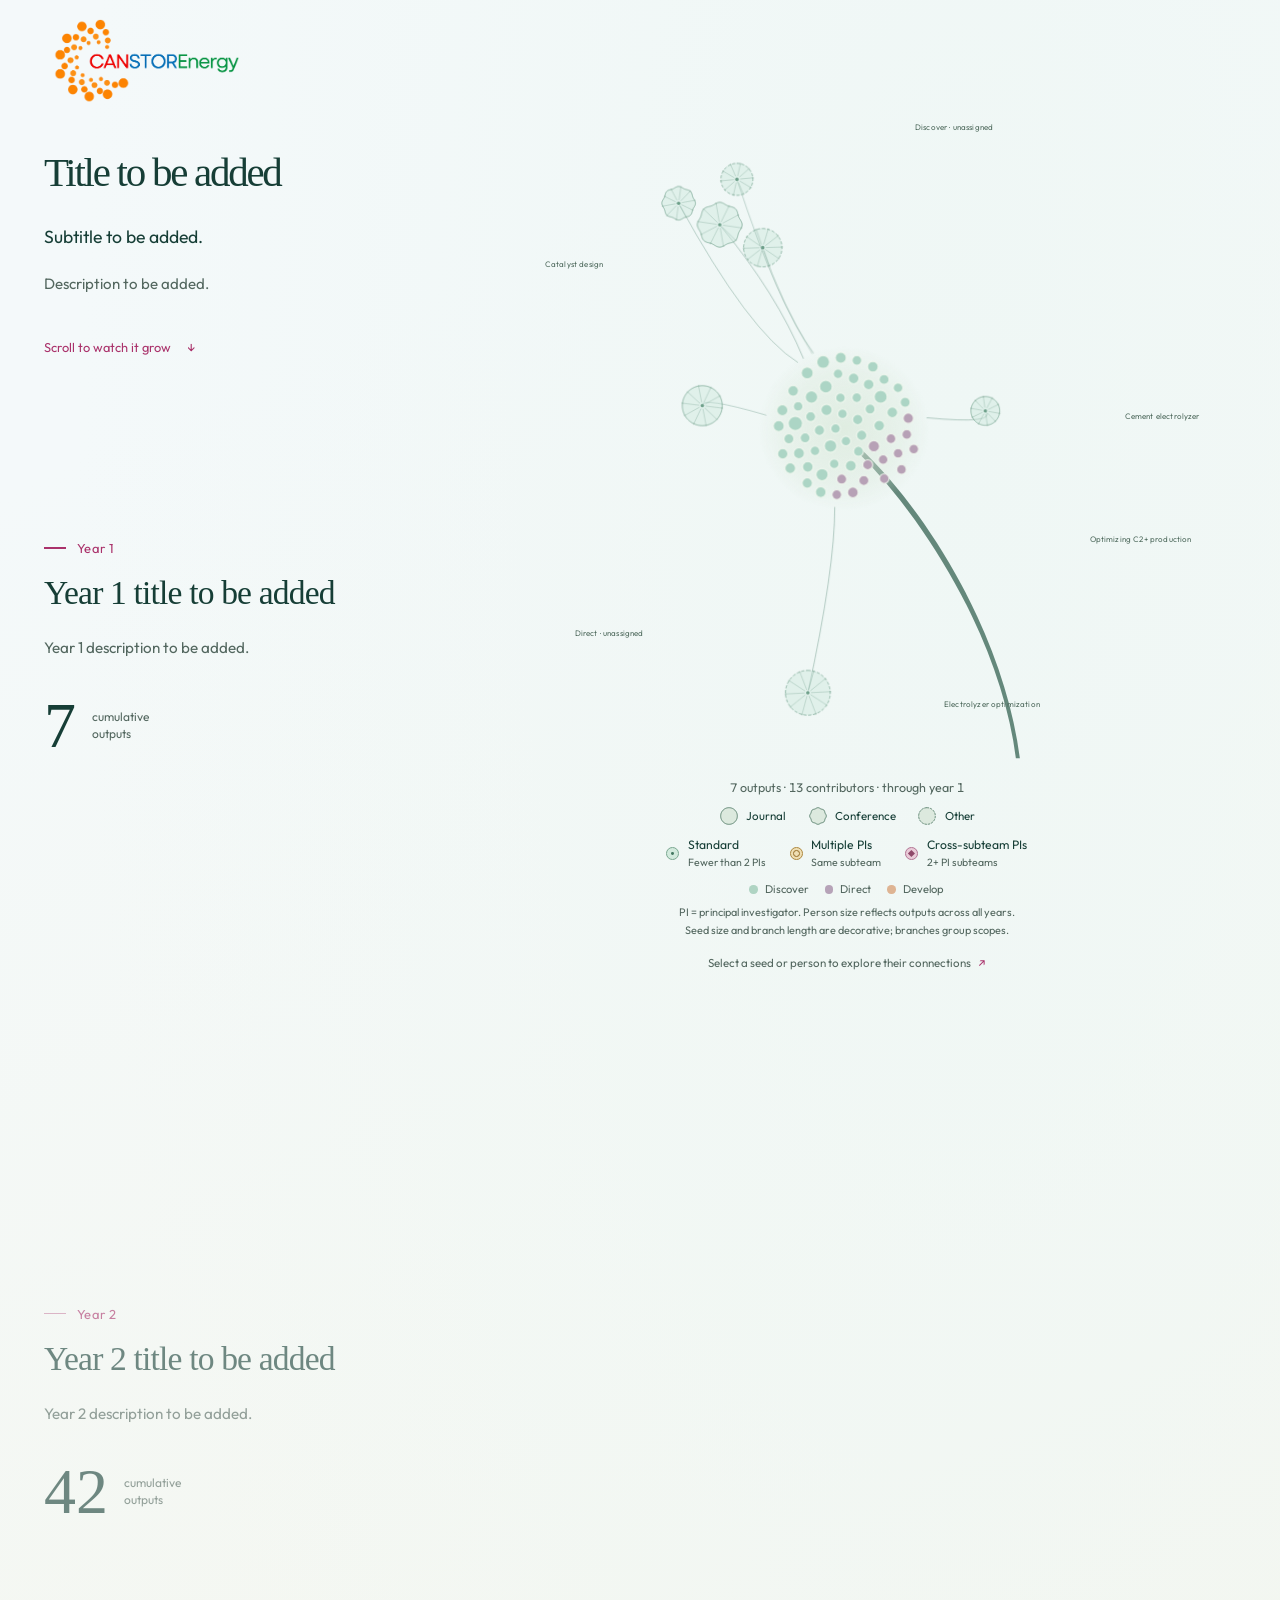
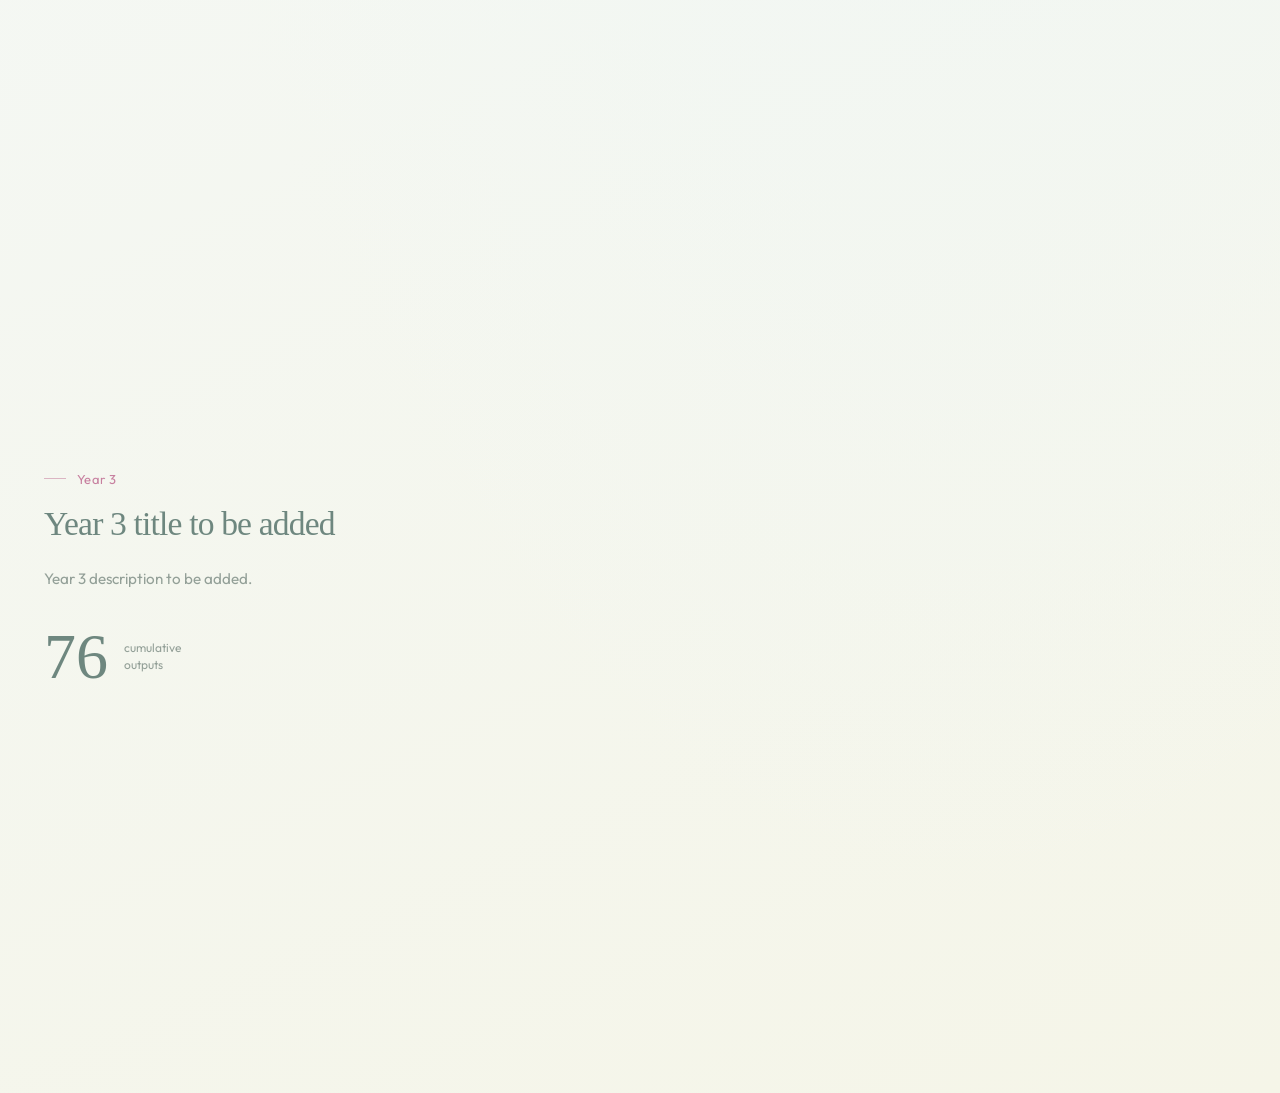
==== dandelion.html @ e915e040 "Use dashed circles for other research outputs" ====
<!doctype html>
<html lang="en">
<head>
  <meta charset="utf-8">
  <meta name="viewport" content="width=device-width,initial-scale=1">
  <meta name="description" content="An interactive visualization of CANSTOREnergy personnel and research output records.">
  <title>CANSTOREnergy · Research visualization</title>
  <link rel="icon" type="image/png" href="assets/branding/canstore-logo-transparent.png">
  <link rel="stylesheet" href="assets/dandelion.css?v=20260923c">
  <script defer src="assets/dandelion_data.js"></script>
  <script defer src="assets/dandelion_layout.js?v=20260923c"></script>
  <script defer src="assets/dandelion.js?v=20260923c"></script>
</head>
<body>
  <a class="skip-link" href="#research-story">Skip to the research story</a>
  <header class="page-header">
    <a class="brand" href="dandelion.html" aria-label="CANSTOREnergy — return to the beginning">
      <img src="assets/branding/canstore-logo-transparent.png" width="1935" height="812" alt="CANSTOREnergy">
    </a>
  </header>
  <main id="research-story">
    <aside class="story" aria-label="Three years of research">
      <div class="story-intro">
        <h1 class="placeholder-text">Title to be added</h1>
        <p class="intro placeholder-text">Subtitle to be added.</p>
        <p class="explanation placeholder-text">Description to be added.</p>
        <a class="scroll-cue" href="#year-1">Scroll to watch it grow <span aria-hidden="true">↓</span></a>
      </div>
      <section class="chapter" id="year-1" data-chapter="1">
        <span class="chapter-year">Year 1</span>
        <h2 class="placeholder-text">Year 1 title to be added</h2>
        <p class="placeholder-text">Year 1 description to be added.</p>
        <div class="chapter-count"><strong>7</strong><span>cumulative<br>outputs</span></div>
      </section>
      <section class="chapter" id="year-2" data-chapter="2">
        <span class="chapter-year">Year 2</span>
        <h2 class="placeholder-text">Year 2 title to be added</h2>
        <p class="placeholder-text">Year 2 description to be added.</p>
        <div class="chapter-count"><strong>42</strong><span>cumulative<br>outputs</span></div>
      </section>
      <section class="chapter" id="year-3" data-chapter="3">
        <span class="chapter-year">Year 3</span>
        <h2 class="placeholder-text">Year 3 title to be added</h2>
        <p class="placeholder-text">Year 3 description to be added.</p>
        <div class="chapter-count"><strong>76</strong><span>cumulative<br>outputs</span></div>
      </section>
    </aside>
    <div class="visual-column">
      <div class="pinned-view">
        <section class="visual" aria-label="Interactive research dandelion">
          <svg id="flower" viewBox="10 15 880 830" role="group" aria-label="Research outputs surrounding a fixed core of contributors"></svg>
          <div id="tooltip" role="tooltip" hidden></div>
        </section>
        <div class="graph-caption">
          <div class="graph-status"><p id="count" aria-live="polite">Loading research records…</p></div>
          <div class="legend type-legend" aria-label="Seed shapes show output type">
            <span><svg viewBox="-12 -12 24 24" data-type-symbol="journal" aria-hidden="true"></svg>Journal</span>
            <span><svg viewBox="-12 -12 24 24" data-type-symbol="conference" aria-hidden="true"></svg>Conference</span>
            <span title="Other outputs, interviews, and reports or briefs"><svg viewBox="-12 -12 24 24" data-type-symbol="other" aria-hidden="true"></svg>Other</span>
          </div>
          <div class="legend output-legend" aria-label="Output legend: PI means principal investigator">
            <span title="Fewer than two recorded PI authors"><i class="standard-key" aria-hidden="true"></i><span class="legend-copy">Standard<small>Fewer than 2 PIs</small></span></span>
            <span title="At least two recorded PI authors, all from the same subteam"><i class="multiple-key" aria-hidden="true"></i><span class="legend-copy">Multiple PIs<small>Same subteam</small></span></span>
            <span title="At least two recorded PI authors representing different subteams"><i class="cross-pi-key" aria-hidden="true"></i><span class="legend-copy">Cross-subteam PIs<small>2+ PI subteams</small></span></span>
          </div>
          <div class="legend people-legend" aria-label="People by subteam">
            <span><i class="discover" aria-hidden="true"></i>Discover</span>
            <span><i class="direct" aria-hidden="true"></i>Direct</span>
            <span title="No contributors from Develop are recorded in the current outputs"><i class="develop" aria-hidden="true"></i>Develop</span>
          </div>
          <p class="graph-note">PI = principal investigator. Person size reflects outputs across all years. <br>Seed size and branch length are decorative; branches group scopes.</p>
        </div>
        <div class="detail-dock" id="detail-dock">
          <p class="details-empty" id="details-empty">Select a seed or person to explore their connections <span aria-hidden="true">↗</span></p>
          <section class="detail-shell" id="detail-shell" hidden aria-labelledby="detail-title">
            <div class="detail-surface">
              <div class="detail-toolbar"><span id="detail-kind">Research output</span><button id="clear" type="button" aria-label="Close selection details">Close <span aria-hidden="true">×</span></button></div>
              <div id="details" tabindex="0" aria-label="Selection details"></div>
              <p id="details-scroll-hint" hidden>More details below <span aria-hidden="true">↓</span></p>
            </div>
          </section>
          <p class="sr-only" id="selection-announcement" aria-live="polite"></p>
        </div>
      </div>
    </div>
  </main>
  <noscript><p class="load-error">Enable JavaScript to explore the interactive flower. The research story remains available above.</p></noscript>
</body>
</html>
---- assets/dandelion.css ----
@font-face{font-family:Outfit;src:url('fonts/outfit-regular.ttf') format('truetype');font-weight:400;font-display:swap}
@font-face{font-family:Outfit;src:url('fonts/outfit-medium.ttf') format('truetype');font-weight:500;font-display:swap}
@font-face{font-family:Outfit;src:url('fonts/outfit-semibold.ttf') format('truetype');font-weight:600;font-display:swap}
:root{--ink:#163e36;--muted:#53675f;--pink:#aa326b;--mint:#afd4c3;--mauve:#b6a3b8;--peach:#deb493;--paper:#f5f6ed;--ease:cubic-bezier(.22,.75,.24,1);--layer-pinned:2;--layer-tooltip:3;--layer-skip:4}
*{box-sizing:border-box}html{scroll-behavior:smooth}body{margin:0;color:var(--ink);background:radial-gradient(ellipse at 75% 16%,#eff7f5 0,transparent 65%),linear-gradient(155deg,#f4f9fa 15%,#f5f5e8 100%);font-family:Outfit,sans-serif;min-height:100dvh}button,a{-webkit-tap-highlight-color:transparent}button{font:inherit;cursor:pointer}a{color:inherit;text-decoration:none}button:focus-visible,a:focus-visible,#details:focus-visible{outline:2px solid var(--pink);outline-offset:4px}button:active{transform:scale(.98)}[hidden]{display:none!important}.sr-only{position:absolute;width:1px;height:1px;overflow:hidden;clip-path:inset(50%);white-space:nowrap}.skip-link{position:fixed;top:1rem;left:1rem;z-index:var(--layer-skip);background:var(--paper);padding:1rem;transform:translateY(-200%)}.skip-link:focus{transform:none}
.page-header{max-width:1460px;margin:auto;padding:1.2rem 2.75rem .3rem;display:flex;align-items:center;min-height:6rem}.brand{display:inline-flex}.brand img{display:block;width:12.5rem;height:auto;object-fit:contain}
main{display:grid;grid-template-columns:minmax(240px,1fr) minmax(0,2fr);gap:1.5rem;max-width:1460px;margin:auto;padding:0 2.75rem}.story{min-width:0}.story-intro{padding:2.75rem 0 1rem}h1,h2,p{margin-top:0}h1,h2,.chapter-count strong{font-family:Georgia,'Times New Roman',serif;font-weight:400}h1{font-size:clamp(2.3rem,3.2vw,3.15rem);line-height:1.02;letter-spacing:-.055em;margin-bottom:1.75rem;max-width:340px}h2{letter-spacing:-.025em;text-wrap:balance}.intro{font-size:1.1rem;line-height:1.65;margin-bottom:1.25rem}.explanation{font-size:.94rem;line-height:1.75;max-width:285px;color:var(--muted);text-wrap:pretty}.scroll-cue{display:inline-flex;align-items:center;gap:1rem;font-size:.8rem;color:var(--pink);margin:1.25rem 0;padding:.45rem 0}.scroll-cue span{transition:transform .4s var(--ease)}.scroll-cue:hover span{transform:translateY(4px)}.chapter{min-height:85dvh;padding:15dvh 0 12dvh;opacity:.6;transition:opacity .6s var(--ease);scroll-margin-top:24dvh}.chapter.active{opacity:1}.chapter-year{display:inline-flex;align-items:center;gap:.65rem;font-size:.81rem;color:var(--pink);letter-spacing:.04em}.chapter-year::before{content:"";width:1.4rem;height:1px;background:currentColor;opacity:.55}.chapter.active .chapter-year::before{height:2px;opacity:1}.chapter h2{font-size:2.1rem;margin:1.1rem 0 1.4rem;line-height:1.12}.chapter p{font-size:.95rem;line-height:1.85;max-width:295px;color:var(--muted);text-wrap:pretty}.chapter-count{display:flex;gap:1rem;align-items:center;margin:2rem 0}.chapter-count strong{font-size:4rem;line-height:1;font-variant-numeric:tabular-nums}.chapter-count span{font-size:.75rem;color:var(--muted);line-height:1.4}.chapter:last-child{padding-bottom:25dvh}
.visual-column{min-width:0}.pinned-view{position:sticky;top:1rem;height:calc(100dvh - 2rem);max-height:1100px;display:grid;grid-template-rows:minmax(0,1fr) auto auto;gap:.55rem}.pinned-view.has-selection{grid-template-rows:minmax(0,1fr) auto 15rem}.visual{position:relative;min-height:0;min-width:0}.visual svg{display:block;width:100%;height:100%;overflow:visible}.graph-caption{text-align:center}.graph-status{display:flex;justify-content:center;align-items:center;gap:1rem;margin-bottom:.65rem}#count{font-size:.78rem;color:var(--muted);margin:0;font-variant-numeric:tabular-nums}.legend{display:flex;gap:1rem;justify-content:center;align-items:center;flex-wrap:wrap;font-size:.76rem}.legend > span{display:flex;align-items:center;gap:.45rem}.legend i{width:.52rem;height:.52rem;border-radius:50%;display:inline-block}.discover{background:var(--mint)}.direct{background:var(--mauve)}.develop{background:var(--peach)}.output-legend{gap:1.5rem}.legend-copy{display:block;text-align:left;line-height:1.35}.legend-copy small{display:block;font-size:.66rem;color:var(--muted);font-weight:400;margin-top:.12rem}.output-legend > span{gap:.55rem}.output-legend i{flex-shrink:0}.people-legend{margin-top:.8rem;font-size:.7rem;color:var(--muted)}.legend .standard-key,.legend .multiple-key,.legend .cross-pi-key{width:.8rem;height:.8rem;border:1px solid #79a68f;background:#d2eadd;position:relative}.legend .standard-key::after{content:'';position:absolute;inset:4px;background:#427760;border-radius:50%}.legend .multiple-key{background:#efdfb4;border-color:#ac873d}.legend .multiple-key::after{content:'';position:absolute;inset:2px;border:1px solid #946b25;border-radius:50%}.legend .cross-pi-key{background:#e9cbd8;border-color:#b17493}.legend .cross-pi-key::after{content:'';position:absolute;inset:3px;background:#8f4869;transform:rotate(45deg)}.graph-note{font-size:.68rem;line-height:1.65;color:var(--muted);margin:.5rem 0 .1rem}
.stem{fill:#315f4f;stroke:none;opacity:.73;transition:opacity .4s var(--ease)}.has-selection .stem{opacity:.24}.has-selection .scope-label{opacity:.45}.branch{fill:none;stroke:#5a8c79;opacity:.52;transition:opacity .4s var(--ease)}.seed,.person{cursor:pointer;outline:none;transition:opacity .4s var(--ease)}.seed:focus-visible .halo,.person:focus-visible .person-dot{stroke:var(--pink);stroke-width:3}.seed .halo{stroke:#6e9e89;stroke-width:.85;fill:#c5e4d7;fill-opacity:.38;transition:fill-opacity .25s var(--ease),stroke .25s var(--ease),stroke-width .25s var(--ease)}.filament{stroke:#659580;stroke-width:.65;opacity:.55;fill:none;pointer-events:none}.seed:hover .halo,.seed:focus-visible .halo{fill-opacity:.75;stroke-width:1.8}.person:hover .person-dot{stroke:#557e6d;stroke-width:2.3}.seed.selected .selection-ring{opacity:1}.seed.selected .halo{fill-opacity:.9}.selection-ring{fill:none;stroke:var(--pink);stroke-width:2.5;opacity:0;transition:opacity .3s var(--ease);pointer-events:none}.dim{opacity:.24!important}.person-dot{stroke:#f0f7ee;stroke-width:1.3;transition:stroke .35s var(--ease),stroke-width .35s var(--ease)}.person.selected .person-dot{stroke:var(--pink);stroke-width:2.8}.author-link{fill:none;stroke:var(--pink);stroke-width:1.5;opacity:.7;pointer-events:none}.scope-label{font:10px Outfit,sans-serif;fill:#526d60;letter-spacing:.02em;pointer-events:none}.multiple-pi .halo{fill:#ecd89d;stroke:#a78744;fill-opacity:.46}.multiple-pi .filament{stroke:#9d7b35}.multiple-pi .seed-heart{fill:#8b662b}.pi-inner{fill:none;stroke:#a17c35;stroke-width:1}.cross-pi .halo{fill:#e4b6ce;stroke:#a96a8c;fill-opacity:.5}.cross-pi .filament{stroke:#ac6888}.pi-diamond{fill:#9c5277;stroke:#fcf6f4;stroke-width:.8}.multiple-pi .seed-tip{fill:#b59a63}.cross-pi .seed-tip{fill:#b57e98}.seed-tip{fill:#9dbfaf;fill-opacity:.65;pointer-events:none}.seed-heart{fill:#6d9f89}.person-hit{fill:transparent}.core-wash{fill:url(#core-wash);pointer-events:none}
#tooltip{position:absolute;pointer-events:none;background:#fcfdf6f5;color:var(--ink);padding:.65rem .8rem;max-width:min(22rem,100%);font-size:.8rem;line-height:1.5;border-radius:.55rem;box-shadow:0 6px 30px #234f3914,inset 0 0 0 1px #b9cdc26b;z-index:var(--layer-tooltip)}
.detail-dock{min-height:0;margin:0 .4rem}.details-empty{text-align:center;font-size:.72rem;line-height:1.5;color:var(--muted);margin:.2rem 0 .3rem}.details-empty span{color:var(--pink);margin-left:.3rem}.detail-shell{height:100%;border:1px solid #bdcec1;border-radius:.85rem;background:#fcfdf6;box-shadow:0 5px 20px #244c3709}.detail-surface{height:100%;display:flex;flex-direction:column;border-radius:inherit;overflow:hidden}.detail-toolbar{display:flex;align-items:center;justify-content:space-between;gap:1rem;padding:.45rem 1.1rem .2rem;color:var(--pink);font-size:.72rem;font-weight:500;flex-shrink:0}#clear{display:inline-flex;align-items:center;gap:.55rem;background:none;border:0;padding:.25rem .1rem .25rem .7rem;font-size:.75rem;color:var(--ink);border-radius:1rem;min-height:2.5rem;transition:background .3s var(--ease)}#clear:hover{background:#e9efe6}#clear span{font-size:1.2rem;width:1.7rem;height:1.7rem;display:grid;place-items:center;background:#ecf0e8;border-radius:50%;line-height:1}#details{overflow:auto;overscroll-behavior:contain;scrollbar-width:thin;scrollbar-color:#b2c9bb transparent;padding:.2rem 1.1rem 1.2rem;min-height:0}#detail-title{font-size:1.35rem;line-height:1.35;margin:0 0 .75rem;max-width:65ch;text-wrap:pretty}.record-body{display:grid;grid-template-columns:1fr 1.15fr;gap:1.5rem}.record-related{border-left:1px solid #dce5d9;padding-left:1.25rem}.record-meta{display:grid;grid-template-columns:repeat(2,minmax(0,1fr));gap:.6rem 1rem;margin:0}.record-meta div{min-width:0}.record-meta dt{font-size:.7rem;color:#6b7e72;margin-bottom:.14rem}.record-meta dd{font-size:.84rem;line-height:1.45;margin:0;overflow-wrap:anywhere}.pi-status{display:flex;align-items:center;gap:.45rem;font-size:.87rem;font-weight:500;margin:0 0 .2rem}.pi-status::before{content:"";width:.5rem;height:.5rem;border-radius:50%;background:#89b6a0;flex-shrink:0}.pi-status.multiple-pi::before{background:#d6b875;box-shadow:inset 0 0 0 2px #f2e9d1;border:1px solid #a78744}.pi-status.cross-pi::before{background:#b57c99;border-radius:0;transform:rotate(45deg)}.pi-status.multiple-pi{color:#826023}.pi-status.cross-pi{color:#924467}.pi-summary{margin:0 0 .7rem}.collaboration-status{font-size:.77rem;color:var(--ink);line-height:1.5;margin:0 0 .5rem}.collaboration-status.is-cross{color:var(--pink)}.contributor-list,.output-list{list-style:none;margin:.4rem 0 0;padding:0}.contributor-list li{display:grid;grid-template-columns:minmax(0,1fr) auto;gap:.6rem;align-items:baseline;padding:.3rem 0;border-bottom:1px solid #dce5d96b}.contributor-list li:last-child{border-bottom:0}.record-link{border:0;background:none;padding:0;color:var(--ink);text-align:left;font-size:.85rem;line-height:1.5;text-decoration:underline;text-decoration-color:#819a8d55;text-underline-offset:3px}.record-link:hover{color:var(--pink);text-decoration-color:var(--pink)}.team-tag{color:var(--muted);font-size:.72rem}.publication-link{display:inline-flex;align-items:center;gap:.7rem;background:#e9efe5;color:var(--ink);padding:.35rem .4rem .35rem .75rem;border-radius:2rem;font-size:.72rem;margin-top:.75rem}.publication-link span{display:grid;place-items:center;background:#d7e5d9;border-radius:50%;height:1.5rem;width:1.5rem;transition:transform .3s var(--ease)}.publication-link:hover span{transform:translate(1px,-1px)}.record-note{font-size:.8rem;line-height:1.55;color:var(--muted);margin:.6rem 0 0}.list-heading{font-size:.8rem;font-weight:500;margin:0 0 .5rem}.output-list li{padding:.45rem 0;box-shadow:0 1px 0 #ccd9cb60}.output-year{font-size:.71rem;color:var(--muted);display:block;margin-top:.15rem}.load-error{padding:2rem;color:var(--pink)}
@media(max-height:760px) and (min-width:801px){.pinned-view.has-selection{grid-template-rows:minmax(0,1fr) auto 12rem}.graph-note{display:none}.page-header{min-height:4.5rem}.brand img{width:10rem}}
@media(max-width:1050px) and (min-width:801px){main{grid-template-columns:minmax(210px,1fr) minmax(0,2fr);gap:1rem;padding:0 1.75rem}.page-header{padding-left:1.75rem}.record-body{grid-template-columns:1fr;gap:.9rem}.record-related{border-left:0;border-top:1px solid #dce5d9;padding:1rem 0 0}.legend{gap:.7rem}.scope-label{font-size:11px}}
@media(max-width:800px){.page-header{padding:.9rem 1.25rem .3rem;min-height:0}.brand img{width:10rem}main{display:flex;flex-direction:column;padding:0 1.25rem;gap:0}.visual-column{display:contents}.pinned-view{order:-1;top:0;height:68dvh;min-height:min(470px,68dvh);max-height:640px;grid-template-rows:minmax(0,1fr) auto auto;gap:.3rem;z-index:var(--layer-pinned);background:linear-gradient(155deg,#f2f8f7,#f4f5e9);margin:0 -1.25rem;padding:.4rem .75rem .6rem;box-shadow:0 8px 15px #31533e05}.pinned-view.has-selection{grid-template-rows:minmax(0,1fr) auto 11.5rem;height:68dvh;min-height:470px}.scope-label{display:none}.graph-status{margin:0 0 .5rem;gap:.8rem}#count{font-size:.65rem}.legend{font-size:.69rem;gap:.7rem}.output-legend{display:grid;grid-template-columns:repeat(3,auto);gap:.8rem}.output-legend > span{gap:.35rem}.legend-copy small{font-size:.61rem}.people-legend{font-size:.65rem}.graph-note{display:block;font-size:.63rem;max-width:34rem;margin:.5rem auto .1rem}.graph-note br{display:none}.detail-dock{margin:0 .1rem}.details-empty{font-size:.65rem}.people-legend{margin-top:.4rem}.detail-toolbar{padding:.3rem .8rem 0}.detail-toolbar #clear{min-height:2rem}#details{padding:.2rem .8rem 1rem}#detail-title{font-size:1.15rem}.record-body{grid-template-columns:1fr;gap:.9rem}.record-related{border-left:0;border-top:1px solid #dce5d9;padding:.8rem 0 0}.record-meta{grid-template-columns:repeat(2,minmax(0,1fr))}.record-link{font-size:.85rem;padding:.15rem 0}.team-tag{font-size:.72rem}.story-intro{padding:2.4rem 0 .5rem}h1{font-size:2.85rem;max-width:none}.explanation{max-width:440px}.chapter{min-height:85dvh;padding:12dvh 0 18dvh;scroll-margin-top:72dvh}.chapter p{max-width:440px}.chapter:last-child{padding-bottom:40dvh}.chapter h2{font-size:1.95rem}.pinned-view.has-selection .graph-note,.pinned-view.has-selection .people-legend{display:none}}
@media(max-width:380px){.output-legend{gap:.4rem}.output-legend > span{gap:.25rem}.legend-copy{font-size:.62rem}.legend-copy small{font-size:.56rem}.contributor-list li{grid-template-columns:1fr;gap:0}}
@media(max-width:800px) and (max-height:620px){.pinned-view,.pinned-view.has-selection{height:70dvh;min-height:0}.pinned-view.has-selection{grid-template-rows:minmax(0,1fr) auto 9rem}.graph-note{display:none}.legend-copy small{display:none}.chapter{scroll-margin-top:74dvh}}
@media(prefers-reduced-motion:reduce){html{scroll-behavior:auto}*,*::before,*::after{animation:none!important;transition:none!important}}

#flower{outline:none}.seed-art,.seed-pulse{transform-origin:0 0}

#details-scroll-hint{margin:0;padding:.15rem 1rem .35rem;text-align:right;font-size:.63rem;color:var(--muted);flex-shrink:0;background:#fcfdf6;box-shadow:0 -7px 12px #fcfdf6}#details-scroll-hint span{margin-left:.4rem}

/* Silhouette encodes output type; color and the centre encode PI collaboration. */
.type-legend{gap:1.35rem;margin-bottom:.7rem;font-size:.72rem;color:var(--ink)}.type-legend svg{width:1.25rem;height:1.25rem;flex-shrink:0;fill:#dce9de;stroke:#537c68;stroke-width:1.2;stroke-linejoin:round}.seed .halo{stroke-linejoin:round}
@media(max-width:800px){.type-legend{gap:1rem;margin-bottom:.45rem;font-size:.65rem}.type-legend svg{width:1.1rem;height:1.1rem}}

.seed[data-output-shape="other"] .halo{stroke-dasharray:3 3;stroke-linecap:round}.type-legend [data-type-symbol="other"] path{stroke-dasharray:2 2;stroke-linecap:round}
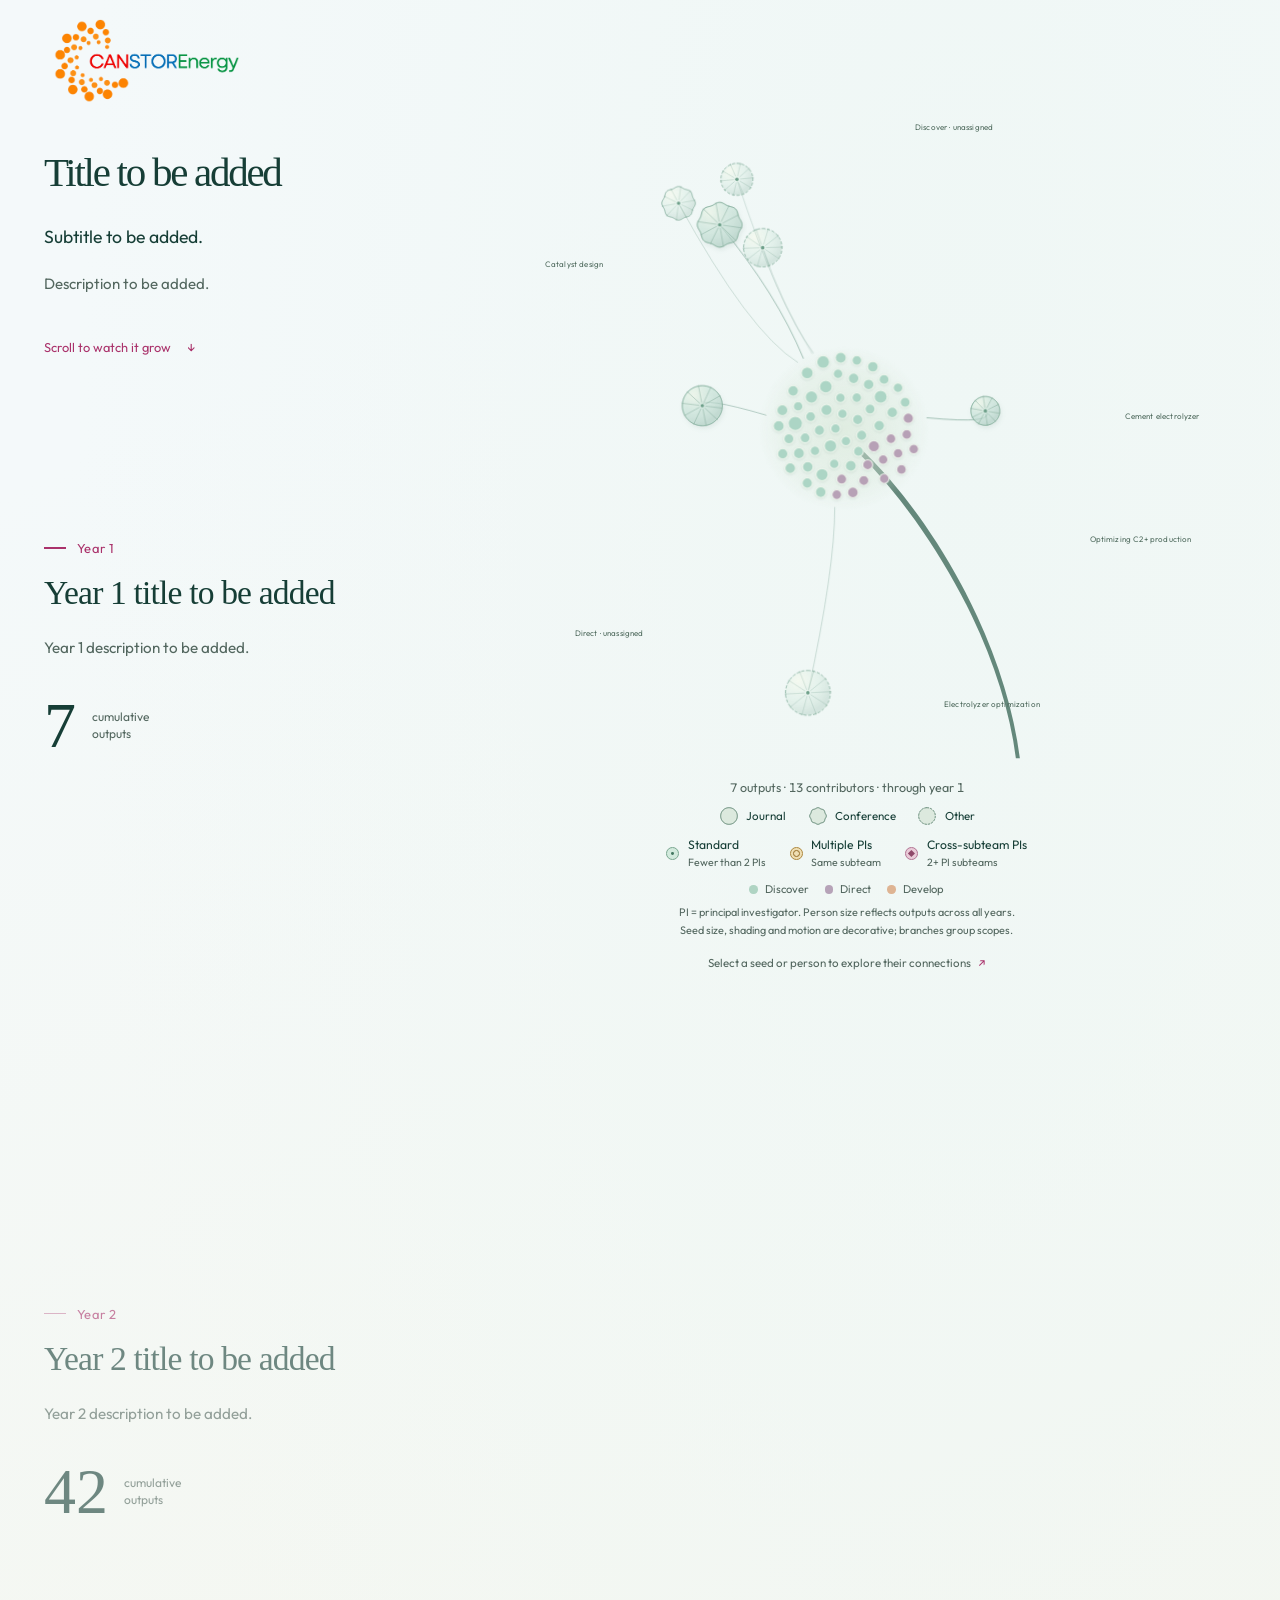
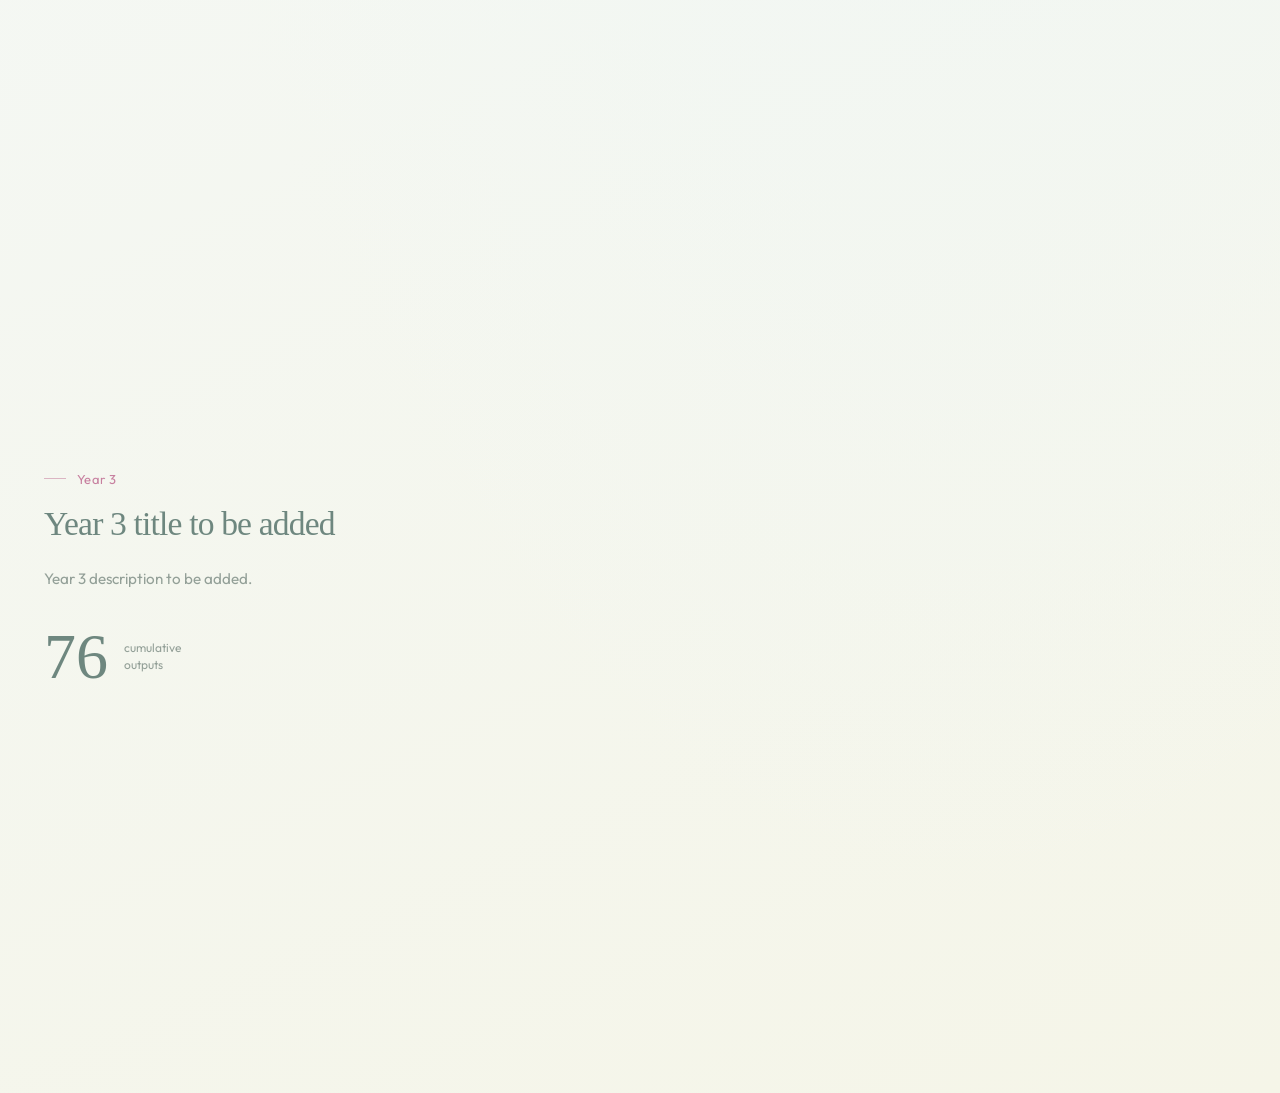
==== commit f162118c: "Add layered seed lighting and coordinated breeze motion" ====
--- a/dandelion.html
+++ b/dandelion.html
@@ -6,10 +6,10 @@
   <meta name="description" content="An interactive visualization of CANSTOREnergy personnel and research output records.">
   <title>CANSTOREnergy · Research visualization</title>
   <link rel="icon" type="image/png" href="assets/branding/canstore-logo-transparent.png">
-  <link rel="stylesheet" href="assets/dandelion.css?v=20260923c">
+  <link rel="stylesheet" href="assets/dandelion.css?v=20260925a">
   <script defer src="assets/dandelion_data.js"></script>
-  <script defer src="assets/dandelion_layout.js?v=20260923c"></script>
-  <script defer src="assets/dandelion.js?v=20260923c"></script>
+  <script defer src="assets/dandelion_layout.js?v=20260925a"></script>
+  <script defer src="assets/dandelion.js?v=20260925a"></script>
 </head>
 <body>
   <a class="skip-link" href="#research-story">Skip to the research story</a>
@@ -68,7 +68,7 @@
             <span><i class="direct" aria-hidden="true"></i>Direct</span>
             <span title="No contributors from Develop are recorded in the current outputs"><i class="develop" aria-hidden="true"></i>Develop</span>
           </div>
-          <p class="graph-note">PI = principal investigator. Person size reflects outputs across all years. <br>Seed size and branch length are decorative; branches group scopes.</p>
+          <p class="graph-note">PI = principal investigator. Person size reflects outputs across all years. <br>Seed size, shading and motion are decorative; branches group scopes.</p>
         </div>
         <div class="detail-dock" id="detail-dock">
           <p class="details-empty" id="details-empty">Select a seed or person to explore their connections <span aria-hidden="true">↗</span></p>
--- a/assets/dandelion.css
+++ b/assets/dandelion.css
@@ -25,3 +25,6 @@
 @media(max-width:800px){.type-legend{gap:1rem;margin-bottom:.45rem;font-size:.65rem}.type-legend svg{width:1.1rem;height:1.1rem}}
 
 .seed[data-output-shape="other"] .halo{stroke-dasharray:3 3;stroke-linecap:round}.type-legend [data-type-symbol="other"] path{stroke-dasharray:2 2;stroke-linecap:round}
+
+/* Shallow lighting and contrast layers give the canopy depth without changing data sizes. */
+.seed-light{fill:url(#seed-light);pointer-events:none;opacity:.75}.twig[data-depth="front"] .halo{filter:url(#seed-shadow);stroke-width:1.05;fill-opacity:.58}.twig[data-depth="back"] .halo{fill-opacity:.3}.twig[data-depth="front"] .branch{opacity:.64}.twig[data-depth="back"] .branch{opacity:.34}.twig[data-depth="back"] .filament{opacity:.42}.twig[data-depth="front"] .filament{opacity:.68}.twig .seed:hover .halo,.twig .seed:focus-visible .halo{fill-opacity:.8;stroke-width:1.8}.twig .seed.selected .halo{fill-opacity:.9}.person-dot{filter:drop-shadow(0 1px 1px #315f4f20)}.has-selection .seed-light{opacity:.45}
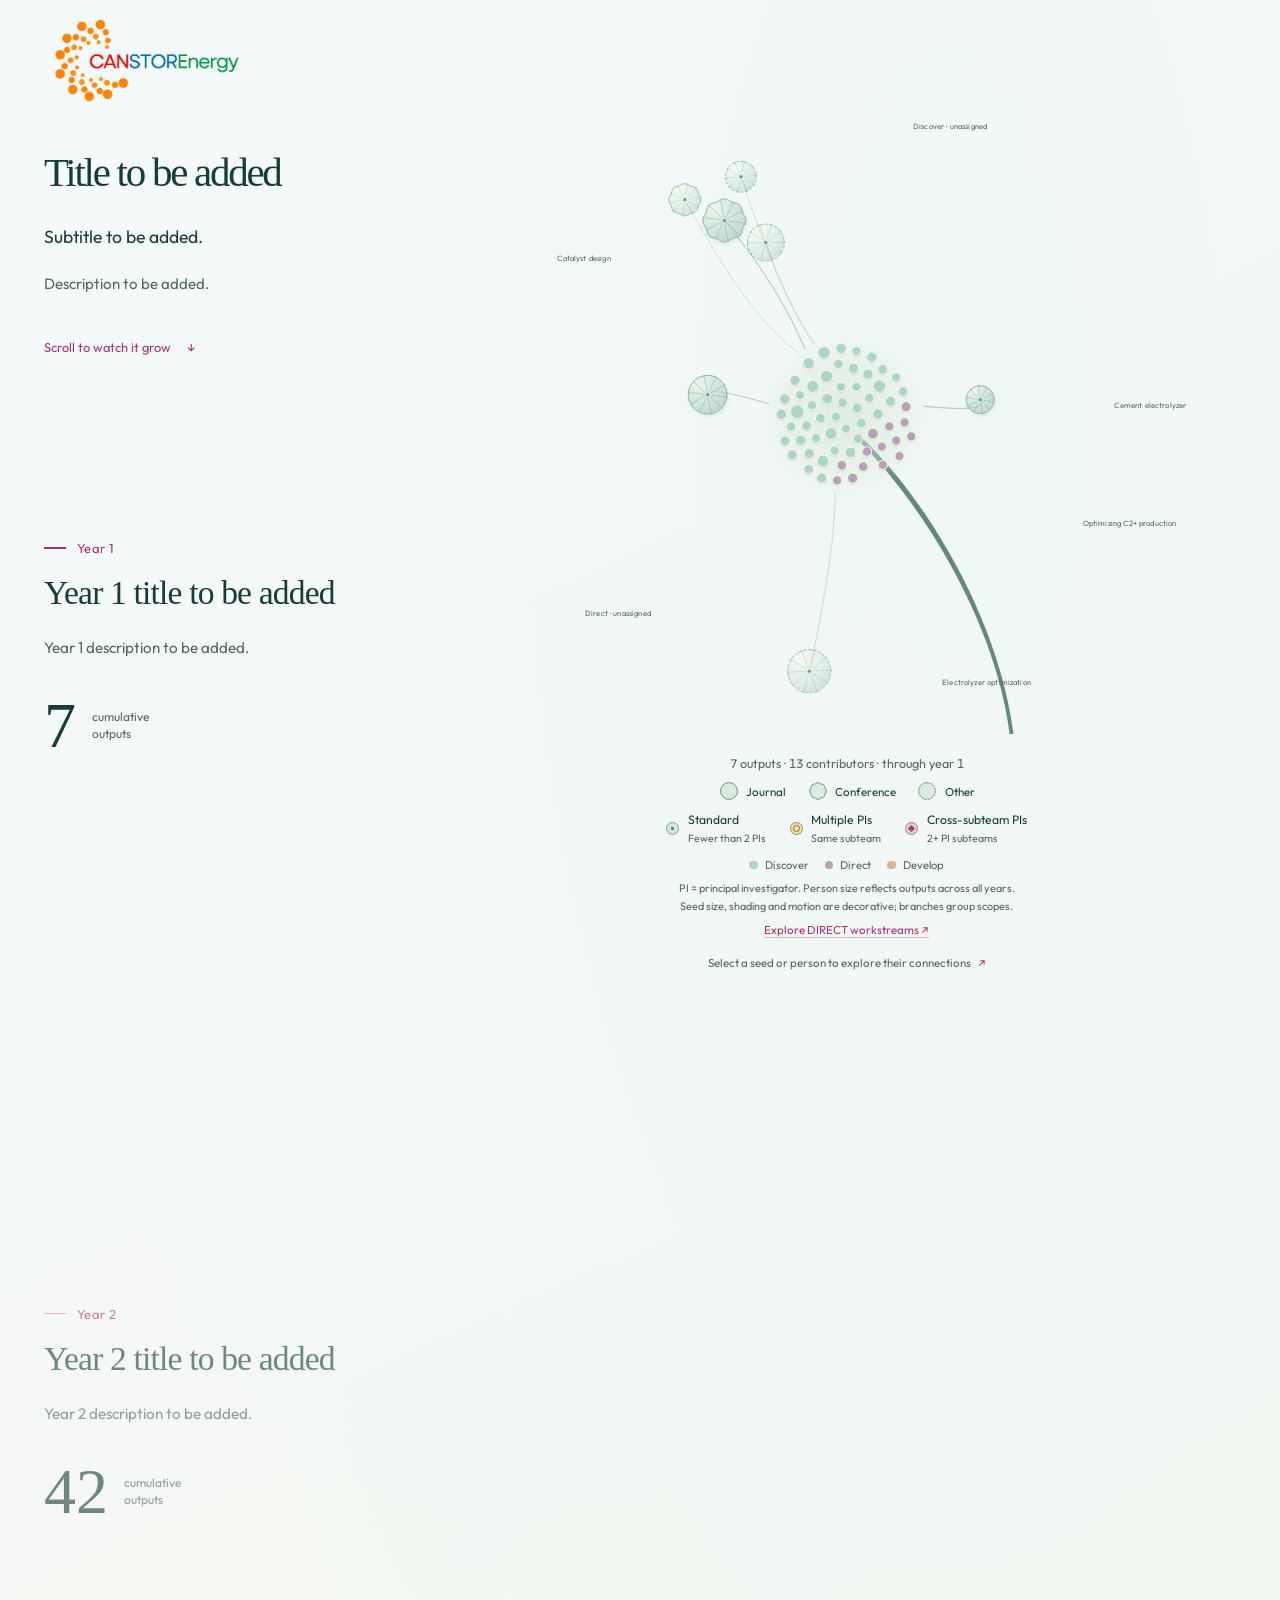
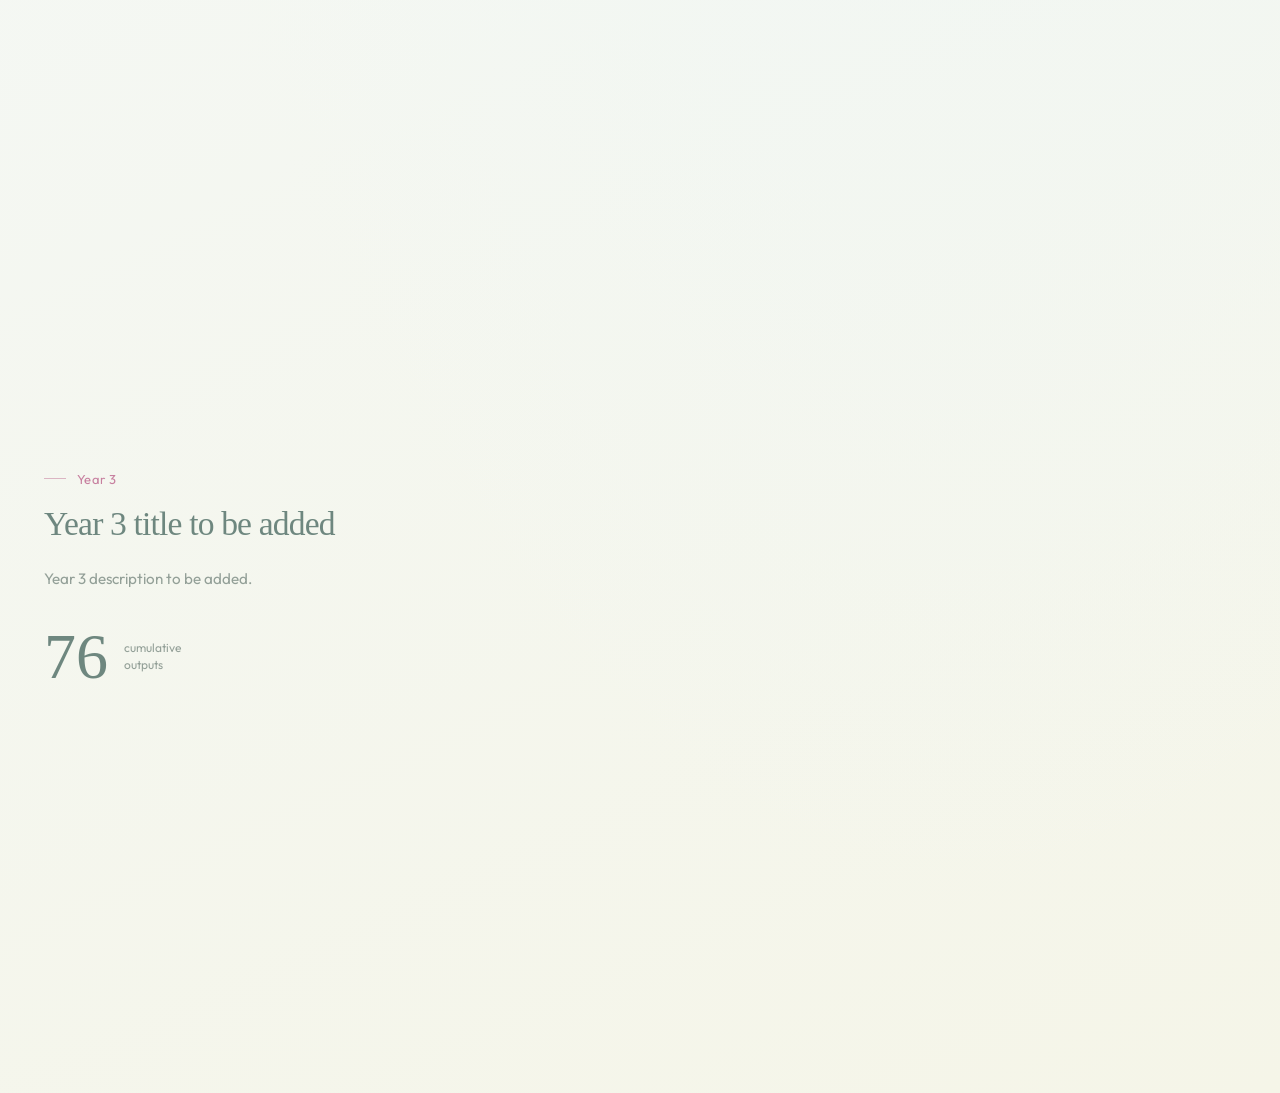
==== commit ad922c21: "Add dated DIRECT contributor context and workstream exploration" ====
--- a/dandelion.html
+++ b/dandelion.html
@@ -6,10 +6,11 @@
   <meta name="description" content="An interactive visualization of CANSTOREnergy personnel and research output records.">
   <title>CANSTOREnergy · Research visualization</title>
   <link rel="icon" type="image/png" href="assets/branding/canstore-logo-transparent.png">
-  <link rel="stylesheet" href="assets/dandelion.css?v=20260925a">
+  <link rel="stylesheet" href="assets/dandelion.css?v=20261003a">
   <script defer src="assets/dandelion_data.js"></script>
-  <script defer src="assets/dandelion_layout.js?v=20260925a"></script>
-  <script defer src="assets/dandelion.js?v=20260925a"></script>
+  <script defer src="assets/dandelion_layout.js?v=20261003a"></script>
+  <script defer src="assets/direct_enrichment.js?v=20261003a"></script>
+  <script defer src="assets/dandelion.js?v=20261003a"></script>
 </head>
 <body>
   <a class="skip-link" href="#research-story">Skip to the research story</a>
@@ -69,12 +70,13 @@
             <span title="No contributors from Develop are recorded in the current outputs"><i class="develop" aria-hidden="true"></i>Develop</span>
           </div>
           <p class="graph-note">PI = principal investigator. Person size reflects outputs across all years. <br>Seed size, shading and motion are decorative; branches group scopes.</p>
+          <button id="direct-browse" class="direct-browse" type="button" aria-controls="detail-shell" hidden>Explore DIRECT workstreams <span aria-hidden="true">↗</span></button>
         </div>
         <div class="detail-dock" id="detail-dock">
           <p class="details-empty" id="details-empty">Select a seed or person to explore their connections <span aria-hidden="true">↗</span></p>
           <section class="detail-shell" id="detail-shell" hidden aria-labelledby="detail-title">
             <div class="detail-surface">
-              <div class="detail-toolbar"><span id="detail-kind">Research output</span><button id="clear" type="button" aria-label="Close selection details">Close <span aria-hidden="true">×</span></button></div>
+              <div class="detail-toolbar"><div class="detail-navigation"><button id="detail-back" type="button" hidden aria-label="Back to previous details">← Back</button><span id="detail-kind">Research output</span></div><button id="clear" type="button" aria-label="Close selection details">Close <span aria-hidden="true">×</span></button></div>
               <div id="details" tabindex="0" aria-label="Selection details"></div>
               <p id="details-scroll-hint" hidden>More details below <span aria-hidden="true">↓</span></p>
             </div>
--- a/assets/dandelion.css
+++ b/assets/dandelion.css
@@ -28,3 +28,7 @@
 
 /* Shallow lighting and contrast layers give the canopy depth without changing data sizes. */
 .seed-light{fill:url(#seed-light);pointer-events:none;opacity:.75}.twig[data-depth="front"] .halo{filter:url(#seed-shadow);stroke-width:1.05;fill-opacity:.58}.twig[data-depth="back"] .halo{fill-opacity:.3}.twig[data-depth="front"] .branch{opacity:.64}.twig[data-depth="back"] .branch{opacity:.34}.twig[data-depth="back"] .filament{opacity:.42}.twig[data-depth="front"] .filament{opacity:.68}.twig .seed:hover .halo,.twig .seed:focus-visible .halo{fill-opacity:.8;stroke-width:1.8}.twig .seed.selected .halo{fill-opacity:.9}.person-dot{filter:drop-shadow(0 1px 1px #315f4f20)}.has-selection .seed-light{opacity:.45}
+
+/* DIRECT context remains separate from authored-output data and the flower layout. */
+.direct-browse{border:0;background:none;color:var(--pink);padding:.3rem .6rem;font-size:.72rem;text-decoration:underline;text-decoration-color:#aa326b50;text-underline-offset:3px}.direct-browse:hover{background:#e9eee5;border-radius:1rem}.pinned-view.has-selection .direct-browse{display:none}.detail-navigation{display:flex;align-items:center;gap:.7rem;min-width:0}#detail-back{background:none;border:0;border-right:1px solid #cfdbce;padding:.4rem .7rem .4rem 0;color:var(--ink);font-size:.72rem;white-space:nowrap}#detail-back:hover{color:var(--pink)}.context-eyebrow{font-size:.75rem;color:var(--muted);margin:-.35rem 0 .9rem}.direct-context{margin:0 0 1rem;padding-bottom:.85rem;border-bottom:1px solid #dce5d9}.context-role{font-size:.8rem;margin:0;color:var(--ink)}.context-source{font-size:.65rem;line-height:1.6;color:var(--muted);margin:.7rem 0 .15rem}.context-expansion{margin-top:.6rem}.context-expansion summary,.area-expansion summary{cursor:pointer;font-size:.8rem;line-height:1.5;padding:.35rem 0;color:var(--ink)}summary:focus-visible{outline:2px solid var(--pink);outline-offset:3px}.area-label{font-size:.71rem;font-weight:500;color:var(--muted);margin:.75rem 0 .2rem}.workstream-list{list-style:none;padding:0;margin:.2rem 0 .5rem}.workstream-list li{margin:.25rem 0}.context-output-heading{margin-top:1.2rem}.context-intro{font-size:.84rem;line-height:1.6;max-width:62ch;margin:0 0 .7rem}.area-expansion{padding:.2rem 0 .4rem;border-bottom:1px solid #dce5d9}.area-expansion summary{font-size:.88rem;font-weight:500}.workstream-roster{list-style:none;margin:.45rem 0 0;padding:0}.workstream-roster li{padding:.35rem 0;border-bottom:1px solid #dce5d96b}.roster-name{font-size:.85rem}.roster-status{display:block;font-size:.65rem;color:var(--muted);line-height:1.45;margin-top:.1rem}.roster-note{margin-top:.25rem}.person.workstream-member .person-dot{stroke:#75617e;stroke-width:2.5;stroke-dasharray:2 1.5}.workstream-catalogue{padding-bottom:.2rem}
+@media(max-width:800px){.direct-browse{font-size:.65rem;padding:.25rem .5rem}.detail-navigation{gap:.4rem}.detail-toolbar{gap:.4rem}#detail-back{padding-right:.4rem}.context-source{font-size:.65rem}.context-intro{font-size:.8rem}}
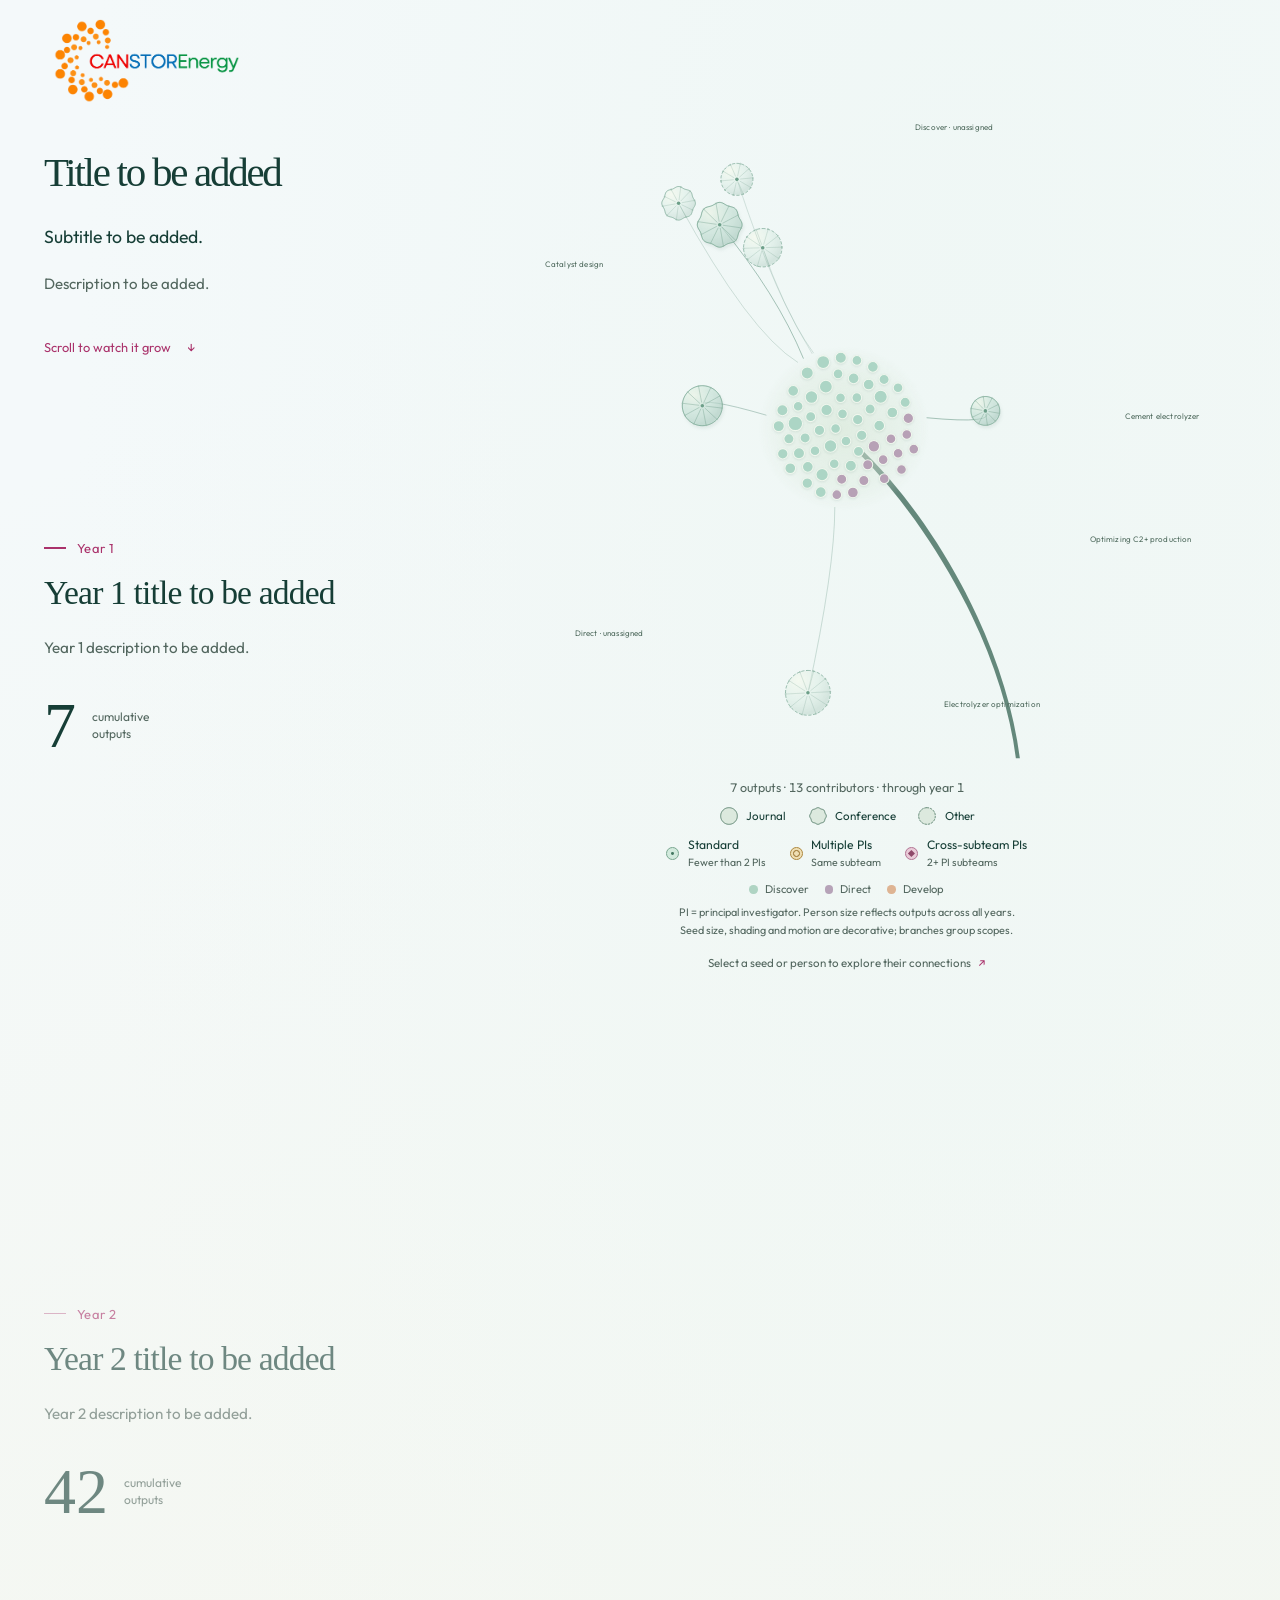
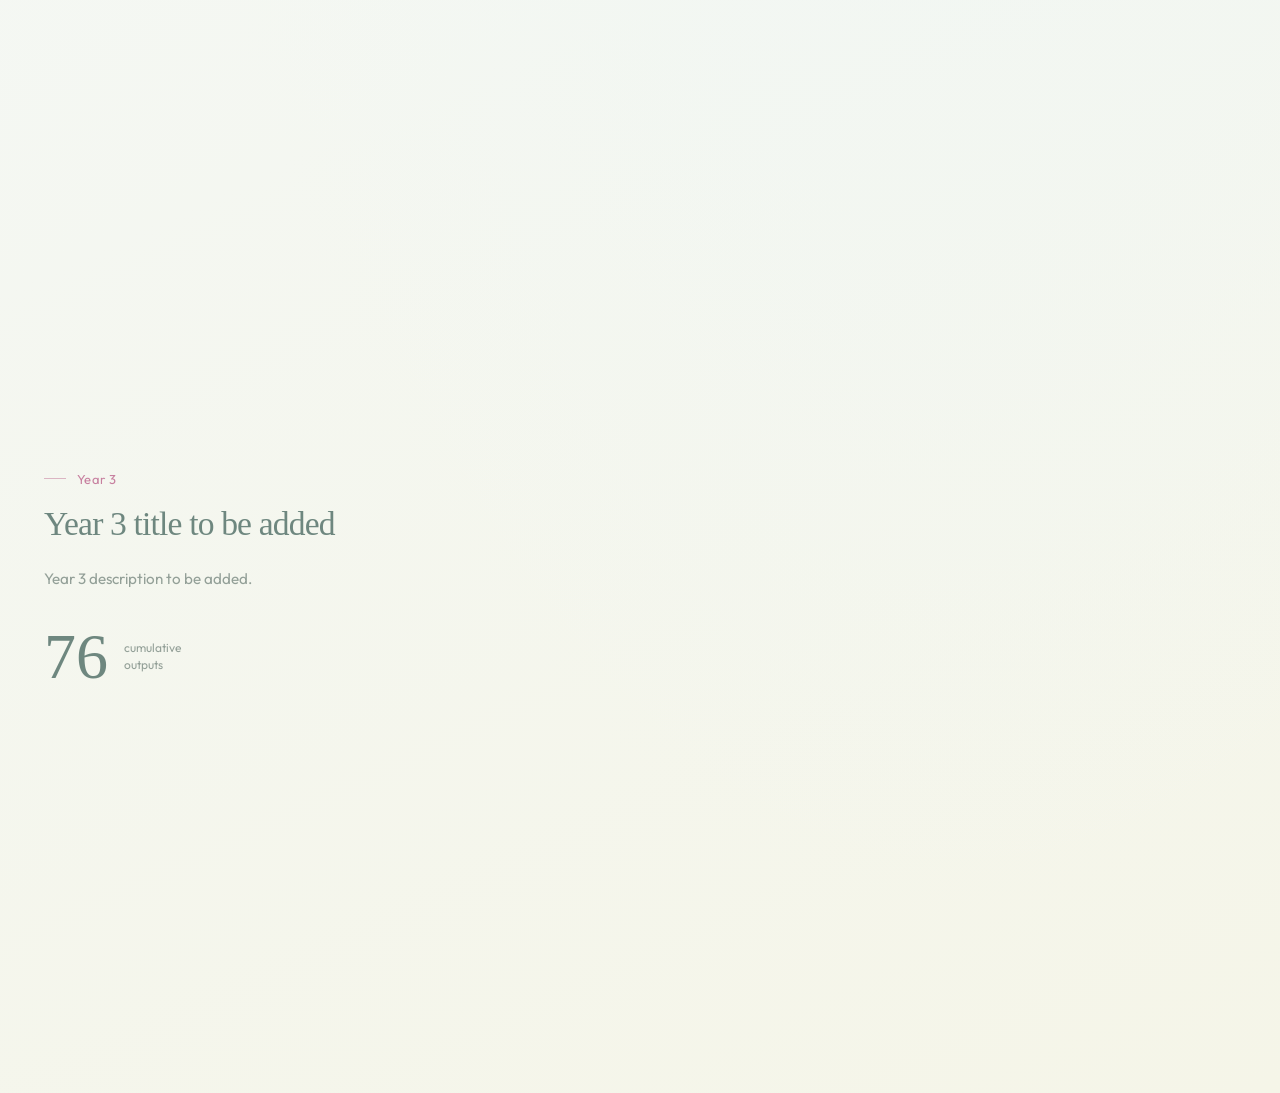
==== commit 419ec450: "Simplify DIRECT context and remove workstream directory entry" ====
--- a/dandelion.html
+++ b/dandelion.html
@@ -6,11 +6,11 @@
   <meta name="description" content="An interactive visualization of CANSTOREnergy personnel and research output records.">
   <title>CANSTOREnergy · Research visualization</title>
   <link rel="icon" type="image/png" href="assets/branding/canstore-logo-transparent.png">
-  <link rel="stylesheet" href="assets/dandelion.css?v=20261003a">
+  <link rel="stylesheet" href="assets/dandelion.css?v=20261011a">
   <script defer src="assets/dandelion_data.js"></script>
-  <script defer src="assets/dandelion_layout.js?v=20261003a"></script>
-  <script defer src="assets/direct_enrichment.js?v=20261003a"></script>
-  <script defer src="assets/dandelion.js?v=20261003a"></script>
+  <script defer src="assets/dandelion_layout.js?v=20261011a"></script>
+  <script defer src="assets/direct_enrichment.js?v=20261011a"></script>
+  <script defer src="assets/dandelion.js?v=20261011a"></script>
 </head>
 <body>
   <a class="skip-link" href="#research-story">Skip to the research story</a>
@@ -70,7 +70,6 @@
             <span title="No contributors from Develop are recorded in the current outputs"><i class="develop" aria-hidden="true"></i>Develop</span>
           </div>
           <p class="graph-note">PI = principal investigator. Person size reflects outputs across all years. <br>Seed size, shading and motion are decorative; branches group scopes.</p>
-          <button id="direct-browse" class="direct-browse" type="button" aria-controls="detail-shell" hidden>Explore DIRECT workstreams <span aria-hidden="true">↗</span></button>
         </div>
         <div class="detail-dock" id="detail-dock">
           <p class="details-empty" id="details-empty">Select a seed or person to explore their connections <span aria-hidden="true">↗</span></p>
--- a/assets/dandelion.css
+++ b/assets/dandelion.css
@@ -30,5 +30,5 @@
 .seed-light{fill:url(#seed-light);pointer-events:none;opacity:.75}.twig[data-depth="front"] .halo{filter:url(#seed-shadow);stroke-width:1.05;fill-opacity:.58}.twig[data-depth="back"] .halo{fill-opacity:.3}.twig[data-depth="front"] .branch{opacity:.64}.twig[data-depth="back"] .branch{opacity:.34}.twig[data-depth="back"] .filament{opacity:.42}.twig[data-depth="front"] .filament{opacity:.68}.twig .seed:hover .halo,.twig .seed:focus-visible .halo{fill-opacity:.8;stroke-width:1.8}.twig .seed.selected .halo{fill-opacity:.9}.person-dot{filter:drop-shadow(0 1px 1px #315f4f20)}.has-selection .seed-light{opacity:.45}
 
 /* DIRECT context remains separate from authored-output data and the flower layout. */
-.direct-browse{border:0;background:none;color:var(--pink);padding:.3rem .6rem;font-size:.72rem;text-decoration:underline;text-decoration-color:#aa326b50;text-underline-offset:3px}.direct-browse:hover{background:#e9eee5;border-radius:1rem}.pinned-view.has-selection .direct-browse{display:none}.detail-navigation{display:flex;align-items:center;gap:.7rem;min-width:0}#detail-back{background:none;border:0;border-right:1px solid #cfdbce;padding:.4rem .7rem .4rem 0;color:var(--ink);font-size:.72rem;white-space:nowrap}#detail-back:hover{color:var(--pink)}.context-eyebrow{font-size:.75rem;color:var(--muted);margin:-.35rem 0 .9rem}.direct-context{margin:0 0 1rem;padding-bottom:.85rem;border-bottom:1px solid #dce5d9}.context-role{font-size:.8rem;margin:0;color:var(--ink)}.context-source{font-size:.65rem;line-height:1.6;color:var(--muted);margin:.7rem 0 .15rem}.context-expansion{margin-top:.6rem}.context-expansion summary,.area-expansion summary{cursor:pointer;font-size:.8rem;line-height:1.5;padding:.35rem 0;color:var(--ink)}summary:focus-visible{outline:2px solid var(--pink);outline-offset:3px}.area-label{font-size:.71rem;font-weight:500;color:var(--muted);margin:.75rem 0 .2rem}.workstream-list{list-style:none;padding:0;margin:.2rem 0 .5rem}.workstream-list li{margin:.25rem 0}.context-output-heading{margin-top:1.2rem}.context-intro{font-size:.84rem;line-height:1.6;max-width:62ch;margin:0 0 .7rem}.area-expansion{padding:.2rem 0 .4rem;border-bottom:1px solid #dce5d9}.area-expansion summary{font-size:.88rem;font-weight:500}.workstream-roster{list-style:none;margin:.45rem 0 0;padding:0}.workstream-roster li{padding:.35rem 0;border-bottom:1px solid #dce5d96b}.roster-name{font-size:.85rem}.roster-status{display:block;font-size:.65rem;color:var(--muted);line-height:1.45;margin-top:.1rem}.roster-note{margin-top:.25rem}.person.workstream-member .person-dot{stroke:#75617e;stroke-width:2.5;stroke-dasharray:2 1.5}.workstream-catalogue{padding-bottom:.2rem}
-@media(max-width:800px){.direct-browse{font-size:.65rem;padding:.25rem .5rem}.detail-navigation{gap:.4rem}.detail-toolbar{gap:.4rem}#detail-back{padding-right:.4rem}.context-source{font-size:.65rem}.context-intro{font-size:.8rem}}
+.pinned-view.has-selection .detail-navigation{display:flex;align-items:center;gap:.7rem;min-width:0}#detail-back{background:none;border:0;border-right:1px solid #cfdbce;padding:.4rem .7rem .4rem 0;color:var(--ink);font-size:.72rem;white-space:nowrap}#detail-back:hover{color:var(--pink)}.context-eyebrow{font-size:.75rem;color:var(--muted);margin:-.35rem 0 .9rem}.direct-context{margin:0 0 1rem;padding-bottom:.85rem;border-bottom:1px solid #dce5d9}.context-role{font-size:.8rem;margin:0;color:var(--ink)}.context-expansion{margin-top:.6rem}.context-expansion summary{cursor:pointer;font-size:.8rem;line-height:1.5;padding:.35rem 0;color:var(--ink)}summary:focus-visible{outline:2px solid var(--pink);outline-offset:3px}.area-label{font-size:.71rem;font-weight:500;color:var(--muted);margin:.75rem 0 .2rem}.workstream-list{list-style:none;padding:0;margin:.2rem 0 .5rem}.workstream-list li{margin:.25rem 0}.context-output-heading{margin-top:1.2rem}.workstream-roster{list-style:none;margin:.45rem 0 0;padding:0}.workstream-roster li{padding:.35rem 0;border-bottom:1px solid #dce5d96b}.roster-name{font-size:.85rem}.roster-status{display:block;font-size:.65rem;color:var(--muted);line-height:1.45;margin-top:.1rem}.roster-note{margin-top:.25rem}.person.workstream-member .person-dot{stroke:#75617e;stroke-width:2.5;stroke-dasharray:2 1.5}
+@media(max-width:800px){.detail-navigation{gap:.4rem}.detail-toolbar{gap:.4rem}#detail-back{padding-right:.4rem}}
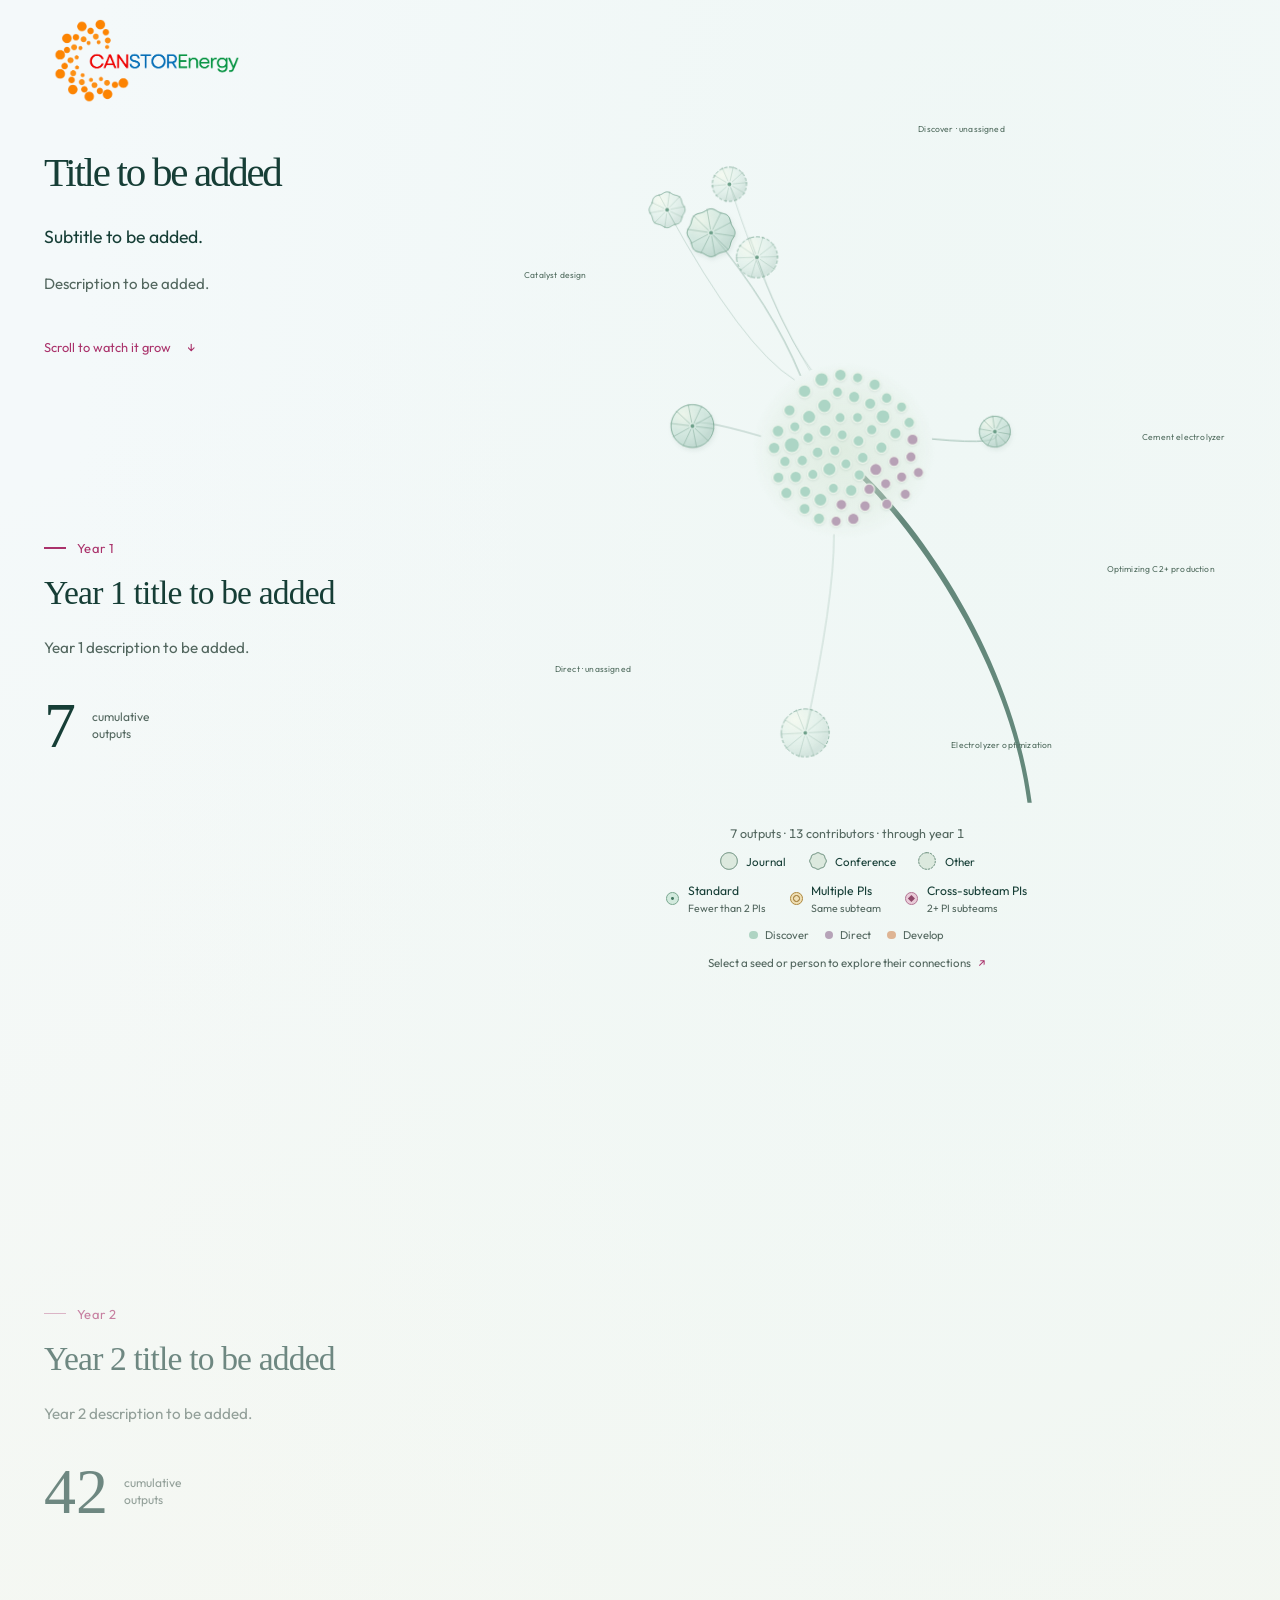
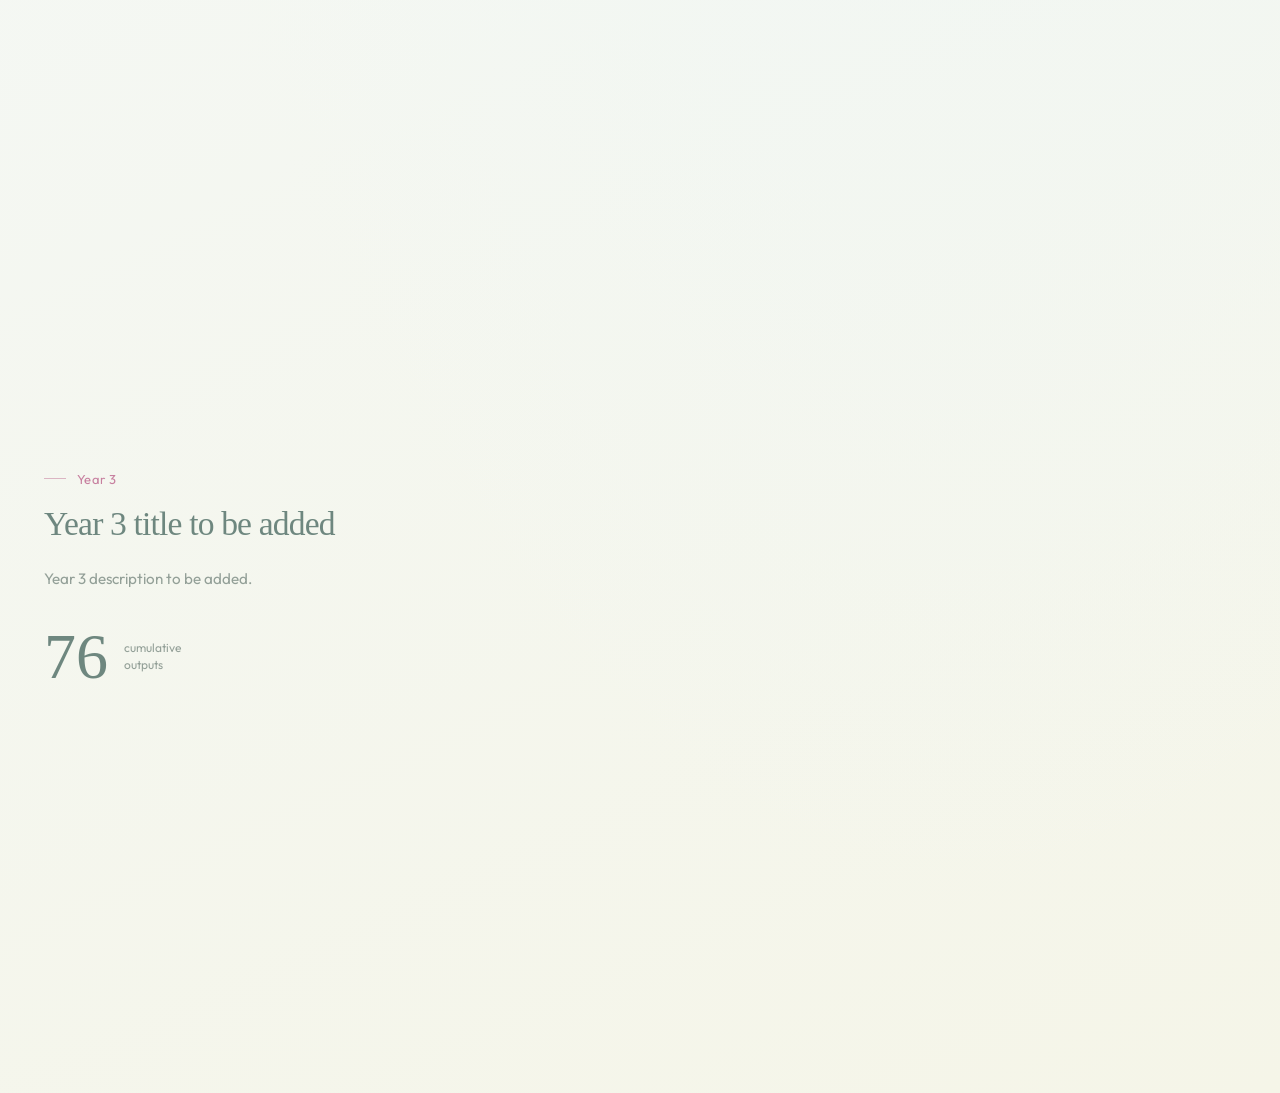
==== commit be59e6bd: "Remove explanatory note beneath the flower legend" ====
--- a/dandelion.html
+++ b/dandelion.html
@@ -69,7 +69,6 @@
             <span><i class="direct" aria-hidden="true"></i>Direct</span>
             <span title="No contributors from Develop are recorded in the current outputs"><i class="develop" aria-hidden="true"></i>Develop</span>
           </div>
-          <p class="graph-note">PI = principal investigator. Person size reflects outputs across all years. <br>Seed size, shading and motion are decorative; branches group scopes.</p>
         </div>
         <div class="detail-dock" id="detail-dock">
           <p class="details-empty" id="details-empty">Select a seed or person to explore their connections <span aria-hidden="true">↗</span></p>
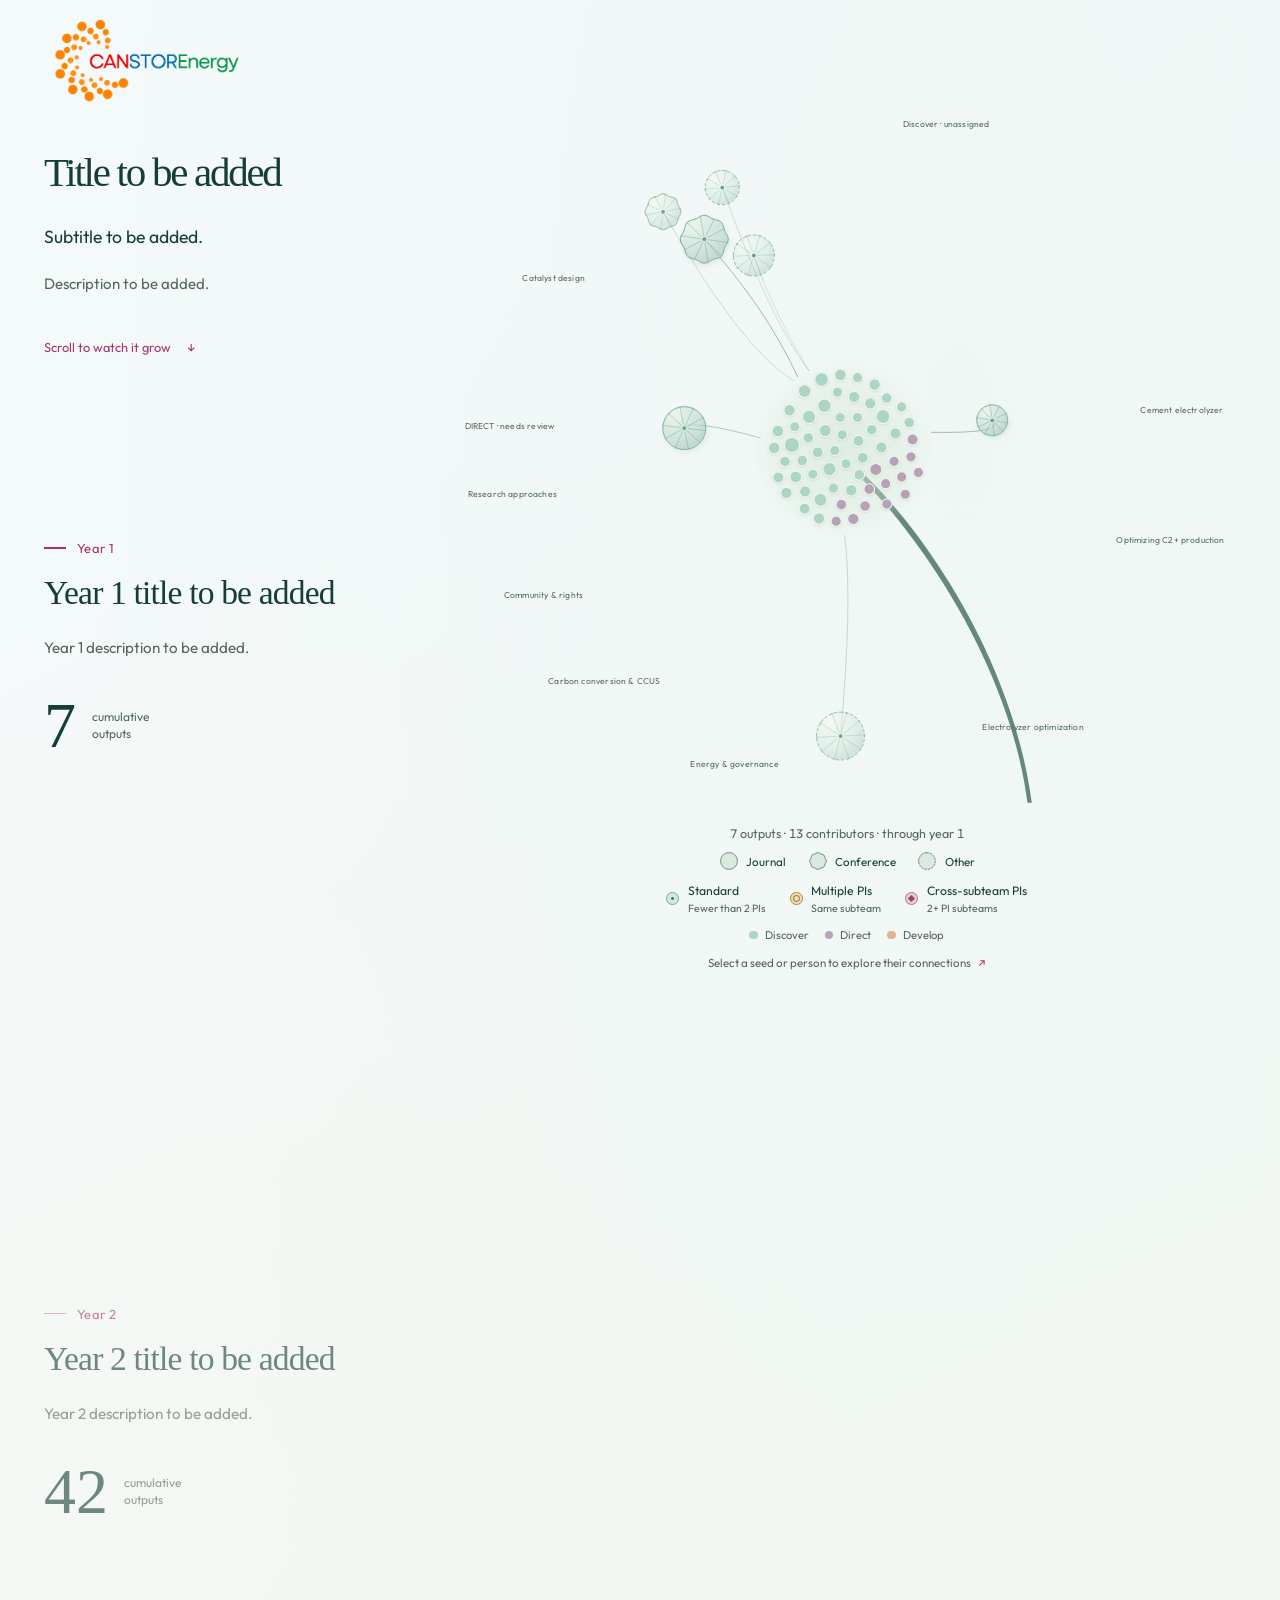
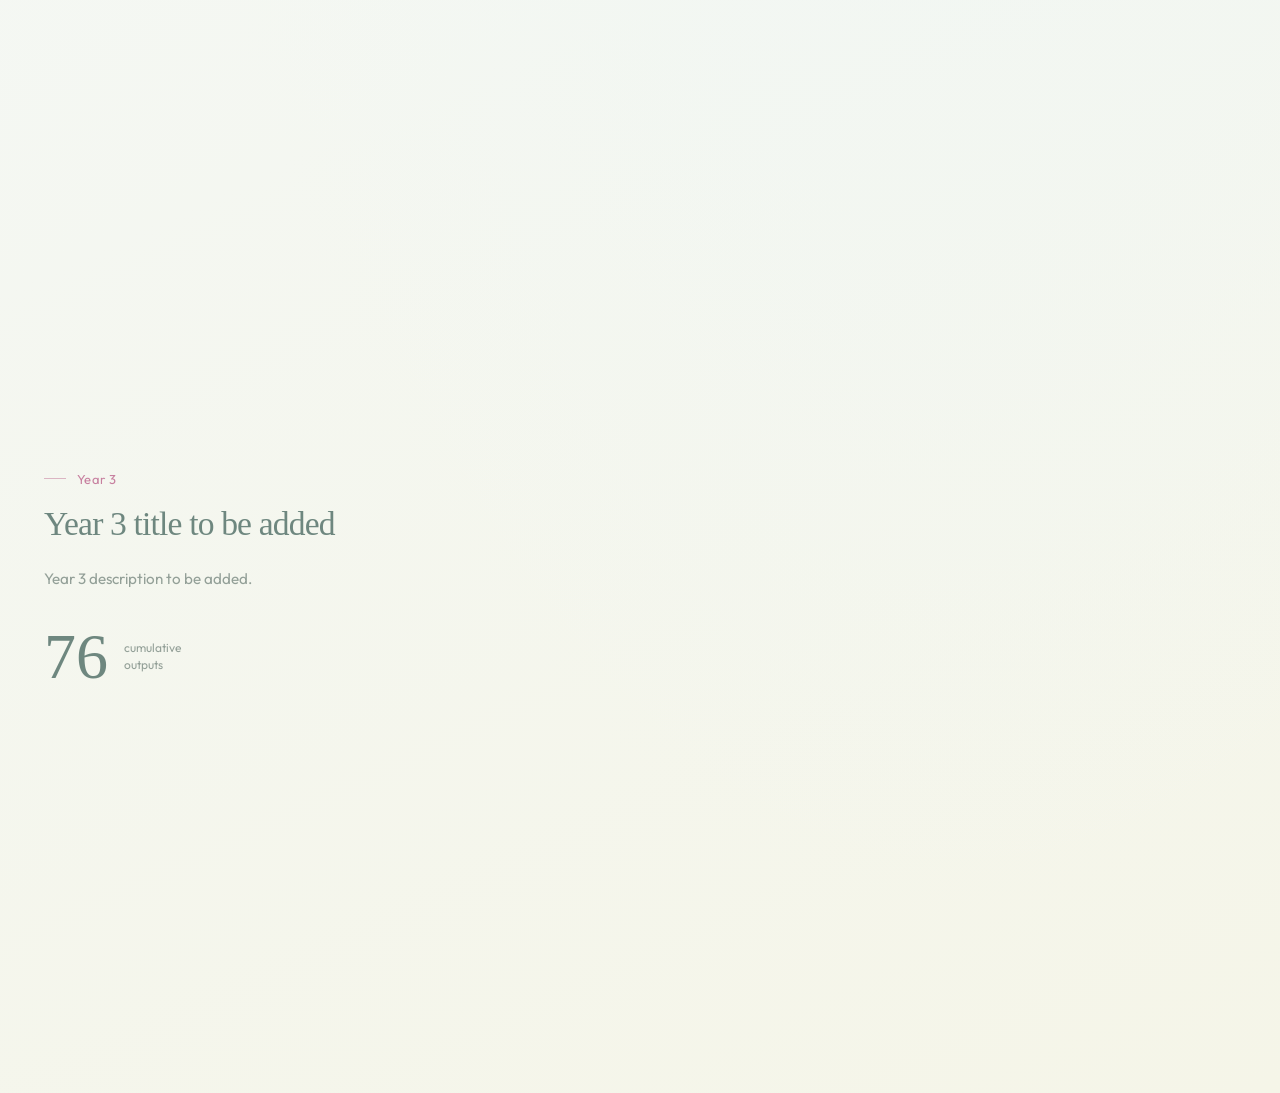
==== commit 5b876412: "Group DIRECT outputs into provisional research topics" ====
--- a/dandelion.html
+++ b/dandelion.html
@@ -6,11 +6,12 @@
   <meta name="description" content="An interactive visualization of CANSTOREnergy personnel and research output records.">
   <title>CANSTOREnergy · Research visualization</title>
   <link rel="icon" type="image/png" href="assets/branding/canstore-logo-transparent.png">
-  <link rel="stylesheet" href="assets/dandelion.css?v=20261011a">
+  <link rel="stylesheet" href="assets/dandelion.css?v=20261013a">
   <script defer src="assets/dandelion_data.js"></script>
-  <script defer src="assets/dandelion_layout.js?v=20261011a"></script>
-  <script defer src="assets/direct_enrichment.js?v=20261011a"></script>
-  <script defer src="assets/dandelion.js?v=20261011a"></script>
+  <script defer src="assets/dandelion_layout.js?v=20261013a"></script>
+  <script defer src="assets/dandelion_scopes.js?v=20261013a"></script>
+  <script defer src="assets/direct_enrichment.js?v=20261013a"></script>
+  <script defer src="assets/dandelion.js?v=20261013a"></script>
 </head>
 <body>
   <a class="skip-link" href="#research-story">Skip to the research story</a>
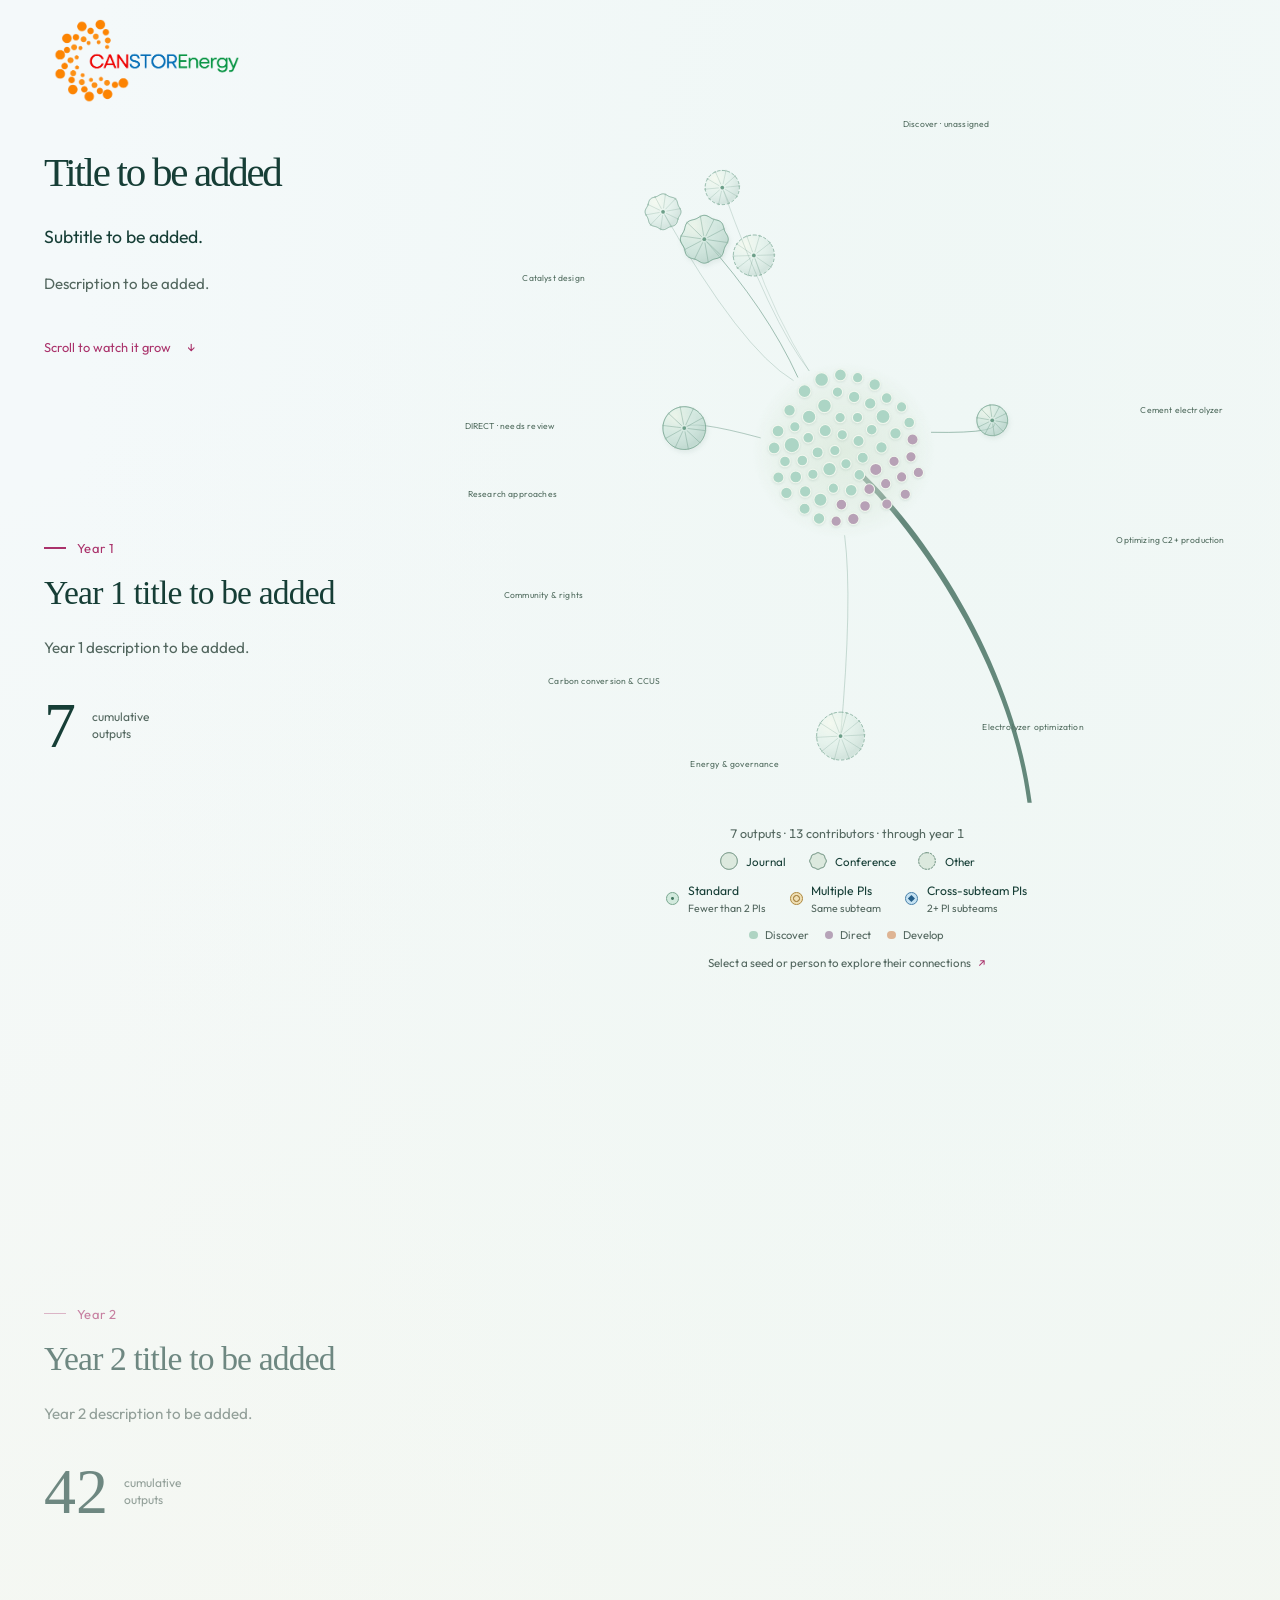
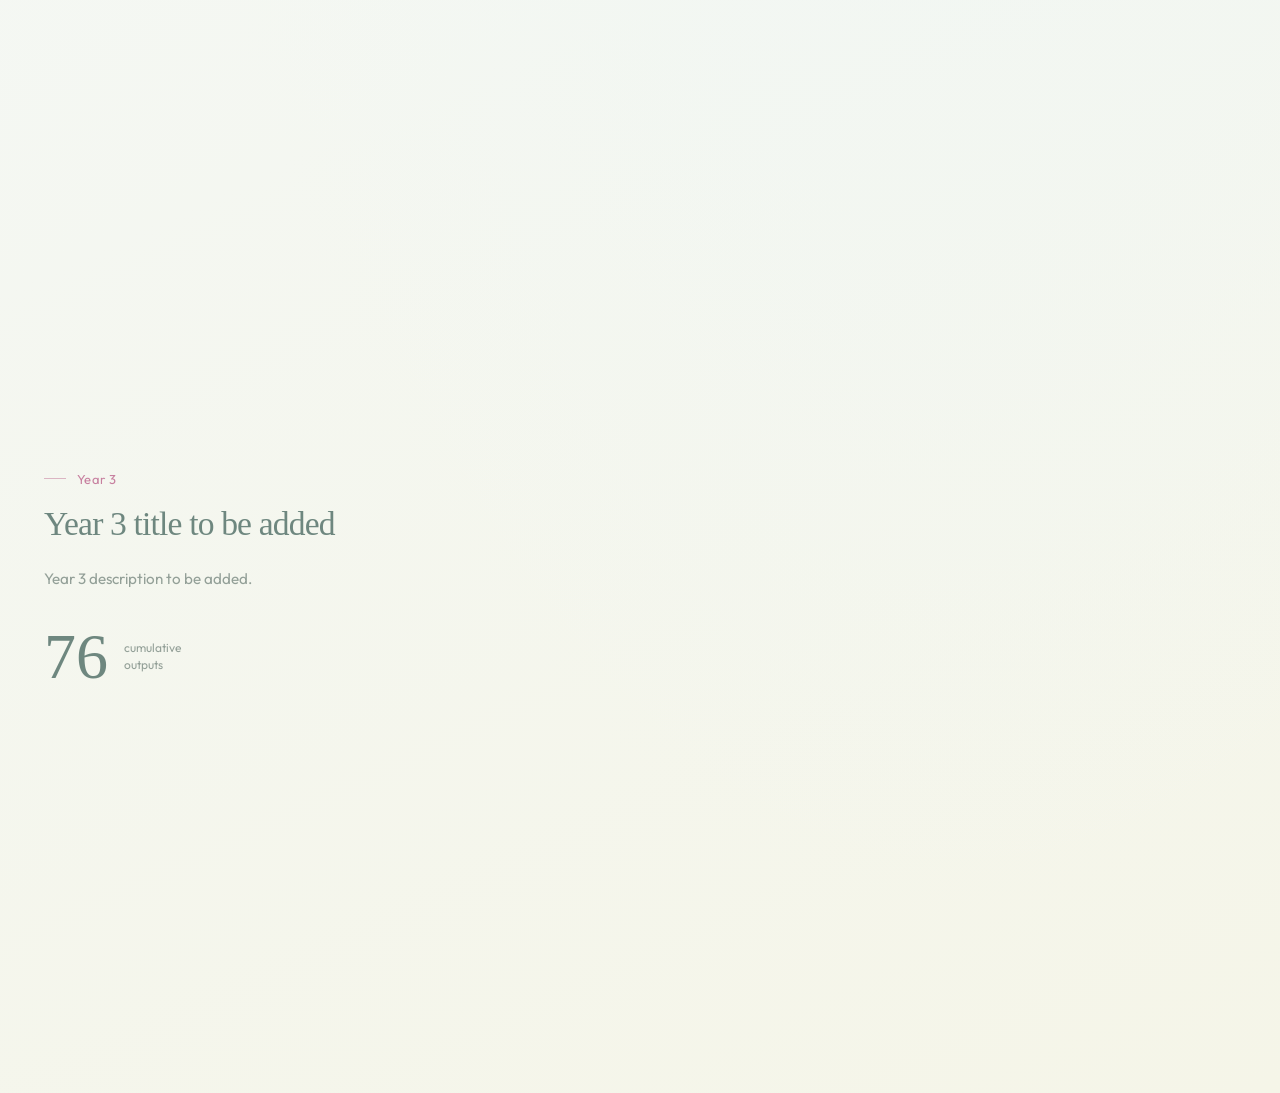
==== commit bcc968f2: "Distinguish cross-subteam PI seeds with blue accents" ====
--- a/dandelion.html
+++ b/dandelion.html
@@ -6,12 +6,12 @@
   <meta name="description" content="An interactive visualization of CANSTOREnergy personnel and research output records.">
   <title>CANSTOREnergy · Research visualization</title>
   <link rel="icon" type="image/png" href="assets/branding/canstore-logo-transparent.png">
-  <link rel="stylesheet" href="assets/dandelion.css?v=20261013a">
+  <link rel="stylesheet" href="assets/dandelion.css?v=20261021a">
   <script defer src="assets/dandelion_data.js"></script>
-  <script defer src="assets/dandelion_layout.js?v=20261013a"></script>
-  <script defer src="assets/dandelion_scopes.js?v=20261013a"></script>
-  <script defer src="assets/direct_enrichment.js?v=20261013a"></script>
-  <script defer src="assets/dandelion.js?v=20261013a"></script>
+  <script defer src="assets/dandelion_layout.js?v=20261021a"></script>
+  <script defer src="assets/dandelion_scopes.js?v=20261021a"></script>
+  <script defer src="assets/direct_enrichment.js?v=20261021a"></script>
+  <script defer src="assets/dandelion.js?v=20261021a"></script>
 </head>
 <body>
   <a class="skip-link" href="#research-story">Skip to the research story</a>
--- a/assets/dandelion.css
+++ b/assets/dandelion.css
@@ -5,10 +5,10 @@
 *{box-sizing:border-box}html{scroll-behavior:smooth}body{margin:0;color:var(--ink);background:radial-gradient(ellipse at 75% 16%,#eff7f5 0,transparent 65%),linear-gradient(155deg,#f4f9fa 15%,#f5f5e8 100%);font-family:Outfit,sans-serif;min-height:100dvh}button,a{-webkit-tap-highlight-color:transparent}button{font:inherit;cursor:pointer}a{color:inherit;text-decoration:none}button:focus-visible,a:focus-visible,#details:focus-visible{outline:2px solid var(--pink);outline-offset:4px}button:active{transform:scale(.98)}[hidden]{display:none!important}.sr-only{position:absolute;width:1px;height:1px;overflow:hidden;clip-path:inset(50%);white-space:nowrap}.skip-link{position:fixed;top:1rem;left:1rem;z-index:var(--layer-skip);background:var(--paper);padding:1rem;transform:translateY(-200%)}.skip-link:focus{transform:none}
 .page-header{max-width:1460px;margin:auto;padding:1.2rem 2.75rem .3rem;display:flex;align-items:center;min-height:6rem}.brand{display:inline-flex}.brand img{display:block;width:12.5rem;height:auto;object-fit:contain}
 main{display:grid;grid-template-columns:minmax(240px,1fr) minmax(0,2fr);gap:1.5rem;max-width:1460px;margin:auto;padding:0 2.75rem}.story{min-width:0}.story-intro{padding:2.75rem 0 1rem}h1,h2,p{margin-top:0}h1,h2,.chapter-count strong{font-family:Georgia,'Times New Roman',serif;font-weight:400}h1{font-size:clamp(2.3rem,3.2vw,3.15rem);line-height:1.02;letter-spacing:-.055em;margin-bottom:1.75rem;max-width:340px}h2{letter-spacing:-.025em;text-wrap:balance}.intro{font-size:1.1rem;line-height:1.65;margin-bottom:1.25rem}.explanation{font-size:.94rem;line-height:1.75;max-width:285px;color:var(--muted);text-wrap:pretty}.scroll-cue{display:inline-flex;align-items:center;gap:1rem;font-size:.8rem;color:var(--pink);margin:1.25rem 0;padding:.45rem 0}.scroll-cue span{transition:transform .4s var(--ease)}.scroll-cue:hover span{transform:translateY(4px)}.chapter{min-height:85dvh;padding:15dvh 0 12dvh;opacity:.6;transition:opacity .6s var(--ease);scroll-margin-top:24dvh}.chapter.active{opacity:1}.chapter-year{display:inline-flex;align-items:center;gap:.65rem;font-size:.81rem;color:var(--pink);letter-spacing:.04em}.chapter-year::before{content:"";width:1.4rem;height:1px;background:currentColor;opacity:.55}.chapter.active .chapter-year::before{height:2px;opacity:1}.chapter h2{font-size:2.1rem;margin:1.1rem 0 1.4rem;line-height:1.12}.chapter p{font-size:.95rem;line-height:1.85;max-width:295px;color:var(--muted);text-wrap:pretty}.chapter-count{display:flex;gap:1rem;align-items:center;margin:2rem 0}.chapter-count strong{font-size:4rem;line-height:1;font-variant-numeric:tabular-nums}.chapter-count span{font-size:.75rem;color:var(--muted);line-height:1.4}.chapter:last-child{padding-bottom:25dvh}
-.visual-column{min-width:0}.pinned-view{position:sticky;top:1rem;height:calc(100dvh - 2rem);max-height:1100px;display:grid;grid-template-rows:minmax(0,1fr) auto auto;gap:.55rem}.pinned-view.has-selection{grid-template-rows:minmax(0,1fr) auto 15rem}.visual{position:relative;min-height:0;min-width:0}.visual svg{display:block;width:100%;height:100%;overflow:visible}.graph-caption{text-align:center}.graph-status{display:flex;justify-content:center;align-items:center;gap:1rem;margin-bottom:.65rem}#count{font-size:.78rem;color:var(--muted);margin:0;font-variant-numeric:tabular-nums}.legend{display:flex;gap:1rem;justify-content:center;align-items:center;flex-wrap:wrap;font-size:.76rem}.legend > span{display:flex;align-items:center;gap:.45rem}.legend i{width:.52rem;height:.52rem;border-radius:50%;display:inline-block}.discover{background:var(--mint)}.direct{background:var(--mauve)}.develop{background:var(--peach)}.output-legend{gap:1.5rem}.legend-copy{display:block;text-align:left;line-height:1.35}.legend-copy small{display:block;font-size:.66rem;color:var(--muted);font-weight:400;margin-top:.12rem}.output-legend > span{gap:.55rem}.output-legend i{flex-shrink:0}.people-legend{margin-top:.8rem;font-size:.7rem;color:var(--muted)}.legend .standard-key,.legend .multiple-key,.legend .cross-pi-key{width:.8rem;height:.8rem;border:1px solid #79a68f;background:#d2eadd;position:relative}.legend .standard-key::after{content:'';position:absolute;inset:4px;background:#427760;border-radius:50%}.legend .multiple-key{background:#efdfb4;border-color:#ac873d}.legend .multiple-key::after{content:'';position:absolute;inset:2px;border:1px solid #946b25;border-radius:50%}.legend .cross-pi-key{background:#e9cbd8;border-color:#b17493}.legend .cross-pi-key::after{content:'';position:absolute;inset:3px;background:#8f4869;transform:rotate(45deg)}.graph-note{font-size:.68rem;line-height:1.65;color:var(--muted);margin:.5rem 0 .1rem}
-.stem{fill:#315f4f;stroke:none;opacity:.73;transition:opacity .4s var(--ease)}.has-selection .stem{opacity:.24}.has-selection .scope-label{opacity:.45}.branch{fill:none;stroke:#5a8c79;opacity:.52;transition:opacity .4s var(--ease)}.seed,.person{cursor:pointer;outline:none;transition:opacity .4s var(--ease)}.seed:focus-visible .halo,.person:focus-visible .person-dot{stroke:var(--pink);stroke-width:3}.seed .halo{stroke:#6e9e89;stroke-width:.85;fill:#c5e4d7;fill-opacity:.38;transition:fill-opacity .25s var(--ease),stroke .25s var(--ease),stroke-width .25s var(--ease)}.filament{stroke:#659580;stroke-width:.65;opacity:.55;fill:none;pointer-events:none}.seed:hover .halo,.seed:focus-visible .halo{fill-opacity:.75;stroke-width:1.8}.person:hover .person-dot{stroke:#557e6d;stroke-width:2.3}.seed.selected .selection-ring{opacity:1}.seed.selected .halo{fill-opacity:.9}.selection-ring{fill:none;stroke:var(--pink);stroke-width:2.5;opacity:0;transition:opacity .3s var(--ease);pointer-events:none}.dim{opacity:.24!important}.person-dot{stroke:#f0f7ee;stroke-width:1.3;transition:stroke .35s var(--ease),stroke-width .35s var(--ease)}.person.selected .person-dot{stroke:var(--pink);stroke-width:2.8}.author-link{fill:none;stroke:var(--pink);stroke-width:1.5;opacity:.7;pointer-events:none}.scope-label{font:10px Outfit,sans-serif;fill:#526d60;letter-spacing:.02em;pointer-events:none}.multiple-pi .halo{fill:#ecd89d;stroke:#a78744;fill-opacity:.46}.multiple-pi .filament{stroke:#9d7b35}.multiple-pi .seed-heart{fill:#8b662b}.pi-inner{fill:none;stroke:#a17c35;stroke-width:1}.cross-pi .halo{fill:#e4b6ce;stroke:#a96a8c;fill-opacity:.5}.cross-pi .filament{stroke:#ac6888}.pi-diamond{fill:#9c5277;stroke:#fcf6f4;stroke-width:.8}.multiple-pi .seed-tip{fill:#b59a63}.cross-pi .seed-tip{fill:#b57e98}.seed-tip{fill:#9dbfaf;fill-opacity:.65;pointer-events:none}.seed-heart{fill:#6d9f89}.person-hit{fill:transparent}.core-wash{fill:url(#core-wash);pointer-events:none}
+.visual-column{min-width:0}.pinned-view{position:sticky;top:1rem;height:calc(100dvh - 2rem);max-height:1100px;display:grid;grid-template-rows:minmax(0,1fr) auto auto;gap:.55rem}.pinned-view.has-selection{grid-template-rows:minmax(0,1fr) auto 15rem}.visual{position:relative;min-height:0;min-width:0}.visual svg{display:block;width:100%;height:100%;overflow:visible}.graph-caption{text-align:center}.graph-status{display:flex;justify-content:center;align-items:center;gap:1rem;margin-bottom:.65rem}#count{font-size:.78rem;color:var(--muted);margin:0;font-variant-numeric:tabular-nums}.legend{display:flex;gap:1rem;justify-content:center;align-items:center;flex-wrap:wrap;font-size:.76rem}.legend > span{display:flex;align-items:center;gap:.45rem}.legend i{width:.52rem;height:.52rem;border-radius:50%;display:inline-block}.discover{background:var(--mint)}.direct{background:var(--mauve)}.develop{background:var(--peach)}.output-legend{gap:1.5rem}.legend-copy{display:block;text-align:left;line-height:1.35}.legend-copy small{display:block;font-size:.66rem;color:var(--muted);font-weight:400;margin-top:.12rem}.output-legend > span{gap:.55rem}.output-legend i{flex-shrink:0}.people-legend{margin-top:.8rem;font-size:.7rem;color:var(--muted)}.legend .standard-key,.legend .multiple-key,.legend .cross-pi-key{width:.8rem;height:.8rem;border:1px solid #79a68f;background:#d2eadd;position:relative}.legend .standard-key::after{content:'';position:absolute;inset:4px;background:#427760;border-radius:50%}.legend .multiple-key{background:#efdfb4;border-color:#ac873d}.legend .multiple-key::after{content:'';position:absolute;inset:2px;border:1px solid #946b25;border-radius:50%}.legend .cross-pi-key{background:#c5e2f2;border-color:#477fa8}.legend .cross-pi-key::after{content:'';position:absolute;inset:3px;background:#245e89;transform:rotate(45deg)}.graph-note{font-size:.68rem;line-height:1.65;color:var(--muted);margin:.5rem 0 .1rem}
+.stem{fill:#315f4f;stroke:none;opacity:.73;transition:opacity .4s var(--ease)}.has-selection .stem{opacity:.24}.has-selection .scope-label{opacity:.45}.branch{fill:none;stroke:#5a8c79;opacity:.52;transition:opacity .4s var(--ease)}.seed,.person{cursor:pointer;outline:none;transition:opacity .4s var(--ease)}.seed:focus-visible .halo,.person:focus-visible .person-dot{stroke:var(--pink);stroke-width:3}.seed .halo{stroke:#6e9e89;stroke-width:.85;fill:#c5e4d7;fill-opacity:.38;transition:fill-opacity .25s var(--ease),stroke .25s var(--ease),stroke-width .25s var(--ease)}.filament{stroke:#659580;stroke-width:.65;opacity:.55;fill:none;pointer-events:none}.seed:hover .halo,.seed:focus-visible .halo{fill-opacity:.75;stroke-width:1.8}.person:hover .person-dot{stroke:#557e6d;stroke-width:2.3}.seed.selected .selection-ring{opacity:1}.seed.selected .halo{fill-opacity:.9}.selection-ring{fill:none;stroke:var(--pink);stroke-width:2.5;opacity:0;transition:opacity .3s var(--ease);pointer-events:none}.dim{opacity:.24!important}.person-dot{stroke:#f0f7ee;stroke-width:1.3;transition:stroke .35s var(--ease),stroke-width .35s var(--ease)}.person.selected .person-dot{stroke:var(--pink);stroke-width:2.8}.author-link{fill:none;stroke:var(--pink);stroke-width:1.5;opacity:.7;pointer-events:none}.scope-label{font:10px Outfit,sans-serif;fill:#526d60;letter-spacing:.02em;pointer-events:none}.multiple-pi .halo{fill:#ecd89d;stroke:#a78744;fill-opacity:.46}.multiple-pi .filament{stroke:#9d7b35}.multiple-pi .seed-heart{fill:#8b662b}.pi-inner{fill:none;stroke:#a17c35;stroke-width:1}.cross-pi .halo{fill:#a8d4ee;stroke:#477fa8;fill-opacity:.5}.cross-pi .filament{stroke:#5088af}.pi-diamond{fill:#245e89;stroke:#fcf6f4;stroke-width:.8}.multiple-pi .seed-tip{fill:#b59a63}.cross-pi .seed-tip{fill:#719dbb}.seed-tip{fill:#9dbfaf;fill-opacity:.65;pointer-events:none}.seed-heart{fill:#6d9f89}.person-hit{fill:transparent}.core-wash{fill:url(#core-wash);pointer-events:none}
 #tooltip{position:absolute;pointer-events:none;background:#fcfdf6f5;color:var(--ink);padding:.65rem .8rem;max-width:min(22rem,100%);font-size:.8rem;line-height:1.5;border-radius:.55rem;box-shadow:0 6px 30px #234f3914,inset 0 0 0 1px #b9cdc26b;z-index:var(--layer-tooltip)}
-.detail-dock{min-height:0;margin:0 .4rem}.details-empty{text-align:center;font-size:.72rem;line-height:1.5;color:var(--muted);margin:.2rem 0 .3rem}.details-empty span{color:var(--pink);margin-left:.3rem}.detail-shell{height:100%;border:1px solid #bdcec1;border-radius:.85rem;background:#fcfdf6;box-shadow:0 5px 20px #244c3709}.detail-surface{height:100%;display:flex;flex-direction:column;border-radius:inherit;overflow:hidden}.detail-toolbar{display:flex;align-items:center;justify-content:space-between;gap:1rem;padding:.45rem 1.1rem .2rem;color:var(--pink);font-size:.72rem;font-weight:500;flex-shrink:0}#clear{display:inline-flex;align-items:center;gap:.55rem;background:none;border:0;padding:.25rem .1rem .25rem .7rem;font-size:.75rem;color:var(--ink);border-radius:1rem;min-height:2.5rem;transition:background .3s var(--ease)}#clear:hover{background:#e9efe6}#clear span{font-size:1.2rem;width:1.7rem;height:1.7rem;display:grid;place-items:center;background:#ecf0e8;border-radius:50%;line-height:1}#details{overflow:auto;overscroll-behavior:contain;scrollbar-width:thin;scrollbar-color:#b2c9bb transparent;padding:.2rem 1.1rem 1.2rem;min-height:0}#detail-title{font-size:1.35rem;line-height:1.35;margin:0 0 .75rem;max-width:65ch;text-wrap:pretty}.record-body{display:grid;grid-template-columns:1fr 1.15fr;gap:1.5rem}.record-related{border-left:1px solid #dce5d9;padding-left:1.25rem}.record-meta{display:grid;grid-template-columns:repeat(2,minmax(0,1fr));gap:.6rem 1rem;margin:0}.record-meta div{min-width:0}.record-meta dt{font-size:.7rem;color:#6b7e72;margin-bottom:.14rem}.record-meta dd{font-size:.84rem;line-height:1.45;margin:0;overflow-wrap:anywhere}.pi-status{display:flex;align-items:center;gap:.45rem;font-size:.87rem;font-weight:500;margin:0 0 .2rem}.pi-status::before{content:"";width:.5rem;height:.5rem;border-radius:50%;background:#89b6a0;flex-shrink:0}.pi-status.multiple-pi::before{background:#d6b875;box-shadow:inset 0 0 0 2px #f2e9d1;border:1px solid #a78744}.pi-status.cross-pi::before{background:#b57c99;border-radius:0;transform:rotate(45deg)}.pi-status.multiple-pi{color:#826023}.pi-status.cross-pi{color:#924467}.pi-summary{margin:0 0 .7rem}.collaboration-status{font-size:.77rem;color:var(--ink);line-height:1.5;margin:0 0 .5rem}.collaboration-status.is-cross{color:var(--pink)}.contributor-list,.output-list{list-style:none;margin:.4rem 0 0;padding:0}.contributor-list li{display:grid;grid-template-columns:minmax(0,1fr) auto;gap:.6rem;align-items:baseline;padding:.3rem 0;border-bottom:1px solid #dce5d96b}.contributor-list li:last-child{border-bottom:0}.record-link{border:0;background:none;padding:0;color:var(--ink);text-align:left;font-size:.85rem;line-height:1.5;text-decoration:underline;text-decoration-color:#819a8d55;text-underline-offset:3px}.record-link:hover{color:var(--pink);text-decoration-color:var(--pink)}.team-tag{color:var(--muted);font-size:.72rem}.publication-link{display:inline-flex;align-items:center;gap:.7rem;background:#e9efe5;color:var(--ink);padding:.35rem .4rem .35rem .75rem;border-radius:2rem;font-size:.72rem;margin-top:.75rem}.publication-link span{display:grid;place-items:center;background:#d7e5d9;border-radius:50%;height:1.5rem;width:1.5rem;transition:transform .3s var(--ease)}.publication-link:hover span{transform:translate(1px,-1px)}.record-note{font-size:.8rem;line-height:1.55;color:var(--muted);margin:.6rem 0 0}.list-heading{font-size:.8rem;font-weight:500;margin:0 0 .5rem}.output-list li{padding:.45rem 0;box-shadow:0 1px 0 #ccd9cb60}.output-year{font-size:.71rem;color:var(--muted);display:block;margin-top:.15rem}.load-error{padding:2rem;color:var(--pink)}
+.detail-dock{min-height:0;margin:0 .4rem}.details-empty{text-align:center;font-size:.72rem;line-height:1.5;color:var(--muted);margin:.2rem 0 .3rem}.details-empty span{color:var(--pink);margin-left:.3rem}.detail-shell{height:100%;border:1px solid #bdcec1;border-radius:.85rem;background:#fcfdf6;box-shadow:0 5px 20px #244c3709}.detail-surface{height:100%;display:flex;flex-direction:column;border-radius:inherit;overflow:hidden}.detail-toolbar{display:flex;align-items:center;justify-content:space-between;gap:1rem;padding:.45rem 1.1rem .2rem;color:var(--pink);font-size:.72rem;font-weight:500;flex-shrink:0}#clear{display:inline-flex;align-items:center;gap:.55rem;background:none;border:0;padding:.25rem .1rem .25rem .7rem;font-size:.75rem;color:var(--ink);border-radius:1rem;min-height:2.5rem;transition:background .3s var(--ease)}#clear:hover{background:#e9efe6}#clear span{font-size:1.2rem;width:1.7rem;height:1.7rem;display:grid;place-items:center;background:#ecf0e8;border-radius:50%;line-height:1}#details{overflow:auto;overscroll-behavior:contain;scrollbar-width:thin;scrollbar-color:#b2c9bb transparent;padding:.2rem 1.1rem 1.2rem;min-height:0}#detail-title{font-size:1.35rem;line-height:1.35;margin:0 0 .75rem;max-width:65ch;text-wrap:pretty}.record-body{display:grid;grid-template-columns:1fr 1.15fr;gap:1.5rem}.record-related{border-left:1px solid #dce5d9;padding-left:1.25rem}.record-meta{display:grid;grid-template-columns:repeat(2,minmax(0,1fr));gap:.6rem 1rem;margin:0}.record-meta div{min-width:0}.record-meta dt{font-size:.7rem;color:#6b7e72;margin-bottom:.14rem}.record-meta dd{font-size:.84rem;line-height:1.45;margin:0;overflow-wrap:anywhere}.pi-status{display:flex;align-items:center;gap:.45rem;font-size:.87rem;font-weight:500;margin:0 0 .2rem}.pi-status::before{content:"";width:.5rem;height:.5rem;border-radius:50%;background:#89b6a0;flex-shrink:0}.pi-status.multiple-pi::before{background:#d6b875;box-shadow:inset 0 0 0 2px #f2e9d1;border:1px solid #a78744}.pi-status.cross-pi::before{background:#477fa8;border-radius:0;transform:rotate(45deg)}.pi-status.multiple-pi{color:#826023}.pi-status.cross-pi{color:#245e89}.pi-summary{margin:0 0 .7rem}.collaboration-status{font-size:.77rem;color:var(--ink);line-height:1.5;margin:0 0 .5rem}.collaboration-status.is-cross{color:var(--pink)}.contributor-list,.output-list{list-style:none;margin:.4rem 0 0;padding:0}.contributor-list li{display:grid;grid-template-columns:minmax(0,1fr) auto;gap:.6rem;align-items:baseline;padding:.3rem 0;border-bottom:1px solid #dce5d96b}.contributor-list li:last-child{border-bottom:0}.record-link{border:0;background:none;padding:0;color:var(--ink);text-align:left;font-size:.85rem;line-height:1.5;text-decoration:underline;text-decoration-color:#819a8d55;text-underline-offset:3px}.record-link:hover{color:var(--pink);text-decoration-color:var(--pink)}.team-tag{color:var(--muted);font-size:.72rem}.publication-link{display:inline-flex;align-items:center;gap:.7rem;background:#e9efe5;color:var(--ink);padding:.35rem .4rem .35rem .75rem;border-radius:2rem;font-size:.72rem;margin-top:.75rem}.publication-link span{display:grid;place-items:center;background:#d7e5d9;border-radius:50%;height:1.5rem;width:1.5rem;transition:transform .3s var(--ease)}.publication-link:hover span{transform:translate(1px,-1px)}.record-note{font-size:.8rem;line-height:1.55;color:var(--muted);margin:.6rem 0 0}.list-heading{font-size:.8rem;font-weight:500;margin:0 0 .5rem}.output-list li{padding:.45rem 0;box-shadow:0 1px 0 #ccd9cb60}.output-year{font-size:.71rem;color:var(--muted);display:block;margin-top:.15rem}.load-error{padding:2rem;color:var(--pink)}
 @media(max-height:760px) and (min-width:801px){.pinned-view.has-selection{grid-template-rows:minmax(0,1fr) auto 12rem}.graph-note{display:none}.page-header{min-height:4.5rem}.brand img{width:10rem}}
 @media(max-width:1050px) and (min-width:801px){main{grid-template-columns:minmax(210px,1fr) minmax(0,2fr);gap:1rem;padding:0 1.75rem}.page-header{padding-left:1.75rem}.record-body{grid-template-columns:1fr;gap:.9rem}.record-related{border-left:0;border-top:1px solid #dce5d9;padding:1rem 0 0}.legend{gap:.7rem}.scope-label{font-size:11px}}
 @media(max-width:800px){.page-header{padding:.9rem 1.25rem .3rem;min-height:0}.brand img{width:10rem}main{display:flex;flex-direction:column;padding:0 1.25rem;gap:0}.visual-column{display:contents}.pinned-view{order:-1;top:0;height:68dvh;min-height:min(470px,68dvh);max-height:640px;grid-template-rows:minmax(0,1fr) auto auto;gap:.3rem;z-index:var(--layer-pinned);background:linear-gradient(155deg,#f2f8f7,#f4f5e9);margin:0 -1.25rem;padding:.4rem .75rem .6rem;box-shadow:0 8px 15px #31533e05}.pinned-view.has-selection{grid-template-rows:minmax(0,1fr) auto 11.5rem;height:68dvh;min-height:470px}.scope-label{display:none}.graph-status{margin:0 0 .5rem;gap:.8rem}#count{font-size:.65rem}.legend{font-size:.69rem;gap:.7rem}.output-legend{display:grid;grid-template-columns:repeat(3,auto);gap:.8rem}.output-legend > span{gap:.35rem}.legend-copy small{font-size:.61rem}.people-legend{font-size:.65rem}.graph-note{display:block;font-size:.63rem;max-width:34rem;margin:.5rem auto .1rem}.graph-note br{display:none}.detail-dock{margin:0 .1rem}.details-empty{font-size:.65rem}.people-legend{margin-top:.4rem}.detail-toolbar{padding:.3rem .8rem 0}.detail-toolbar #clear{min-height:2rem}#details{padding:.2rem .8rem 1rem}#detail-title{font-size:1.15rem}.record-body{grid-template-columns:1fr;gap:.9rem}.record-related{border-left:0;border-top:1px solid #dce5d9;padding:.8rem 0 0}.record-meta{grid-template-columns:repeat(2,minmax(0,1fr))}.record-link{font-size:.85rem;padding:.15rem 0}.team-tag{font-size:.72rem}.story-intro{padding:2.4rem 0 .5rem}h1{font-size:2.85rem;max-width:none}.explanation{max-width:440px}.chapter{min-height:85dvh;padding:12dvh 0 18dvh;scroll-margin-top:72dvh}.chapter p{max-width:440px}.chapter:last-child{padding-bottom:40dvh}.chapter h2{font-size:1.95rem}.pinned-view.has-selection .graph-note,.pinned-view.has-selection .people-legend{display:none}}
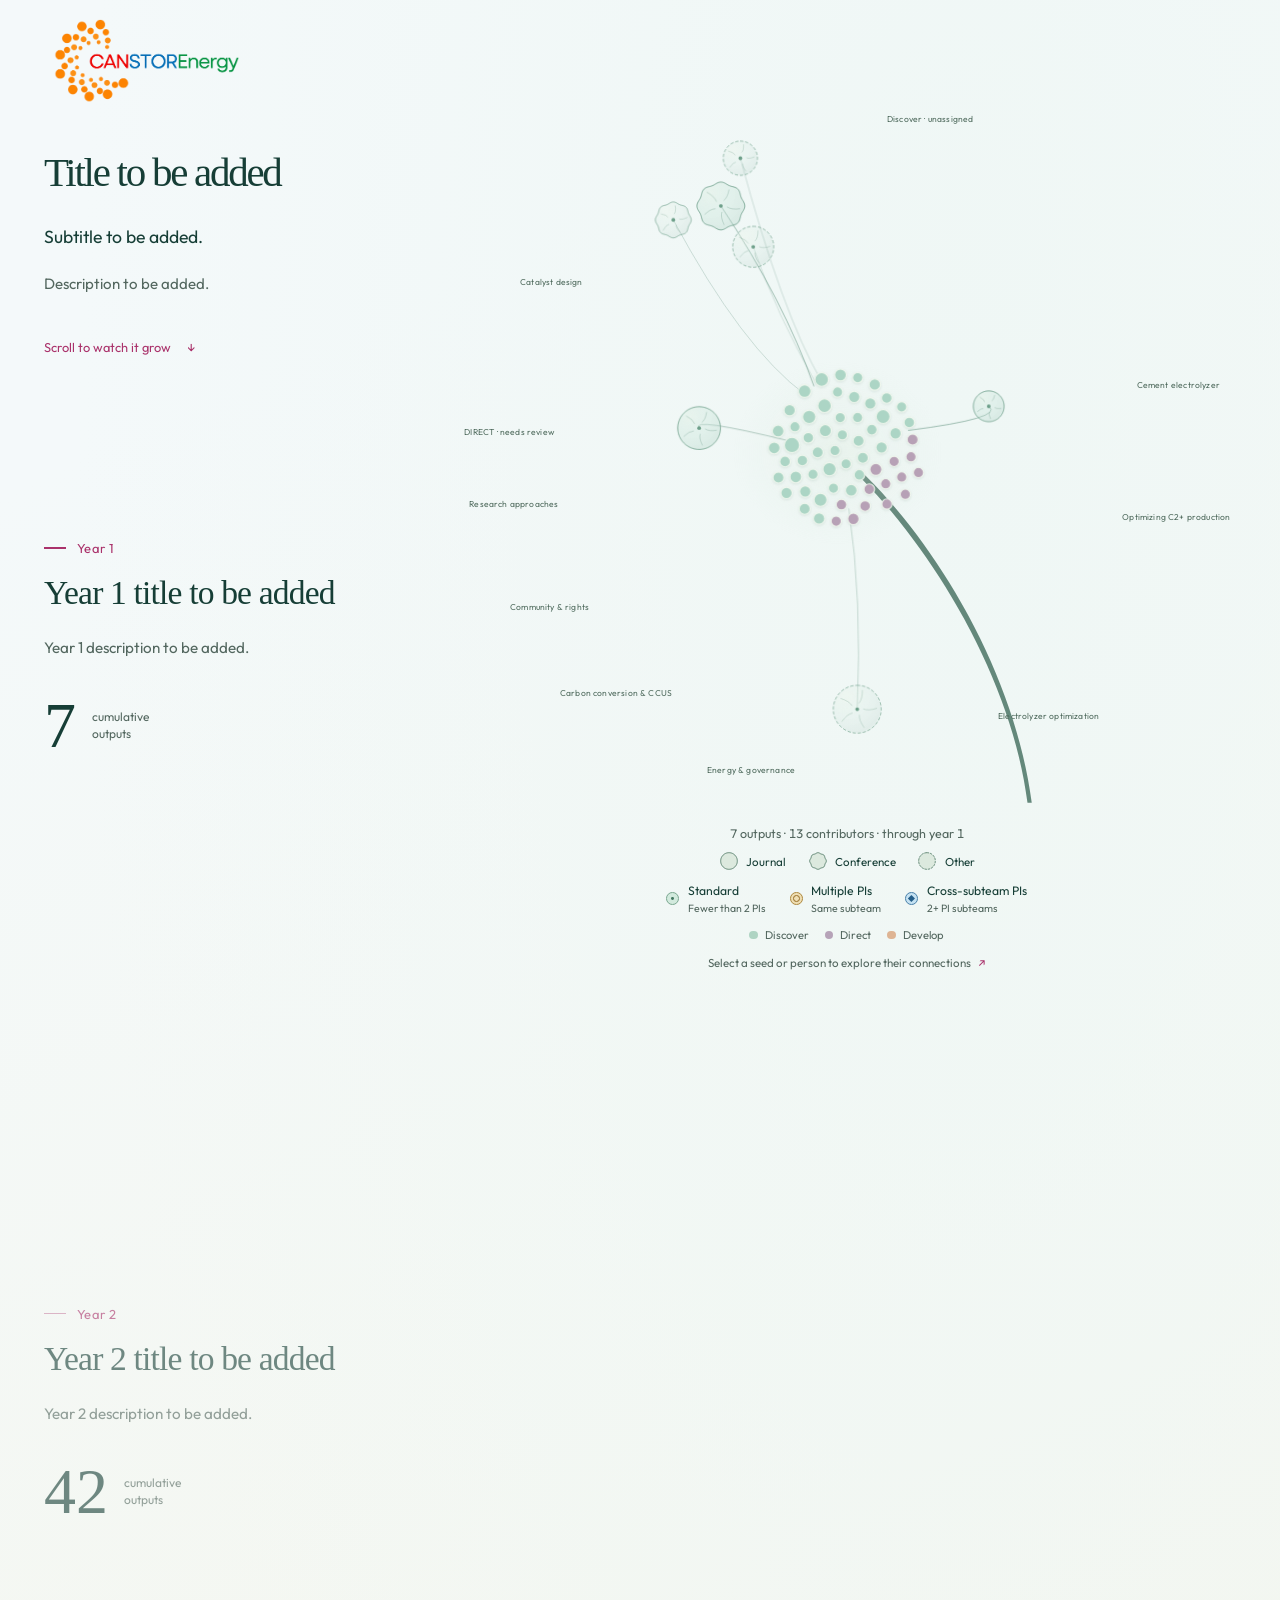
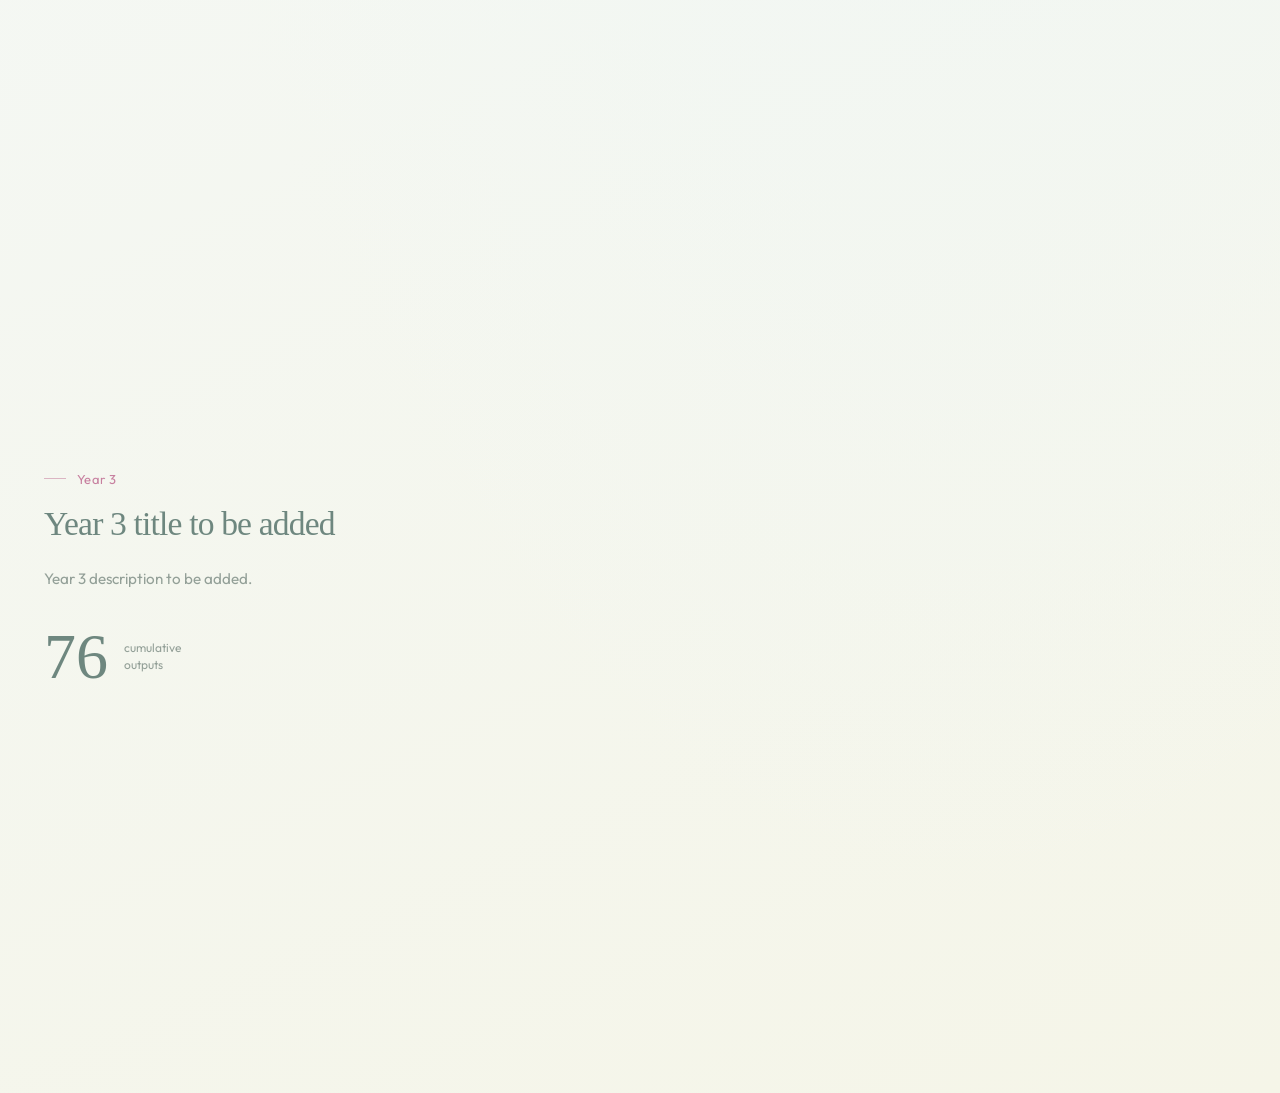
==== commit ff0eecb9: "Refine botanical seed artwork and mobile flower composition" ====
--- a/dandelion.html
+++ b/dandelion.html
@@ -6,12 +6,12 @@
   <meta name="description" content="An interactive visualization of CANSTOREnergy personnel and research output records.">
   <title>CANSTOREnergy · Research visualization</title>
   <link rel="icon" type="image/png" href="assets/branding/canstore-logo-transparent.png">
-  <link rel="stylesheet" href="assets/dandelion.css?v=20261021a">
+  <link rel="stylesheet" href="assets/dandelion.css?v=20261021b">
   <script defer src="assets/dandelion_data.js"></script>
-  <script defer src="assets/dandelion_layout.js?v=20261021a"></script>
-  <script defer src="assets/dandelion_scopes.js?v=20261021a"></script>
-  <script defer src="assets/direct_enrichment.js?v=20261021a"></script>
-  <script defer src="assets/dandelion.js?v=20261021a"></script>
+  <script defer src="assets/dandelion_layout.js?v=20261021b"></script>
+  <script defer src="assets/dandelion_scopes.js?v=20261021b"></script>
+  <script defer src="assets/direct_enrichment.js?v=20261021b"></script>
+  <script defer src="assets/dandelion.js?v=20261021b"></script>
 </head>
 <body>
   <a class="skip-link" href="#research-story">Skip to the research story</a>
--- a/assets/dandelion.css
+++ b/assets/dandelion.css
@@ -6,7 +6,7 @@
 .page-header{max-width:1460px;margin:auto;padding:1.2rem 2.75rem .3rem;display:flex;align-items:center;min-height:6rem}.brand{display:inline-flex}.brand img{display:block;width:12.5rem;height:auto;object-fit:contain}
 main{display:grid;grid-template-columns:minmax(240px,1fr) minmax(0,2fr);gap:1.5rem;max-width:1460px;margin:auto;padding:0 2.75rem}.story{min-width:0}.story-intro{padding:2.75rem 0 1rem}h1,h2,p{margin-top:0}h1,h2,.chapter-count strong{font-family:Georgia,'Times New Roman',serif;font-weight:400}h1{font-size:clamp(2.3rem,3.2vw,3.15rem);line-height:1.02;letter-spacing:-.055em;margin-bottom:1.75rem;max-width:340px}h2{letter-spacing:-.025em;text-wrap:balance}.intro{font-size:1.1rem;line-height:1.65;margin-bottom:1.25rem}.explanation{font-size:.94rem;line-height:1.75;max-width:285px;color:var(--muted);text-wrap:pretty}.scroll-cue{display:inline-flex;align-items:center;gap:1rem;font-size:.8rem;color:var(--pink);margin:1.25rem 0;padding:.45rem 0}.scroll-cue span{transition:transform .4s var(--ease)}.scroll-cue:hover span{transform:translateY(4px)}.chapter{min-height:85dvh;padding:15dvh 0 12dvh;opacity:.6;transition:opacity .6s var(--ease);scroll-margin-top:24dvh}.chapter.active{opacity:1}.chapter-year{display:inline-flex;align-items:center;gap:.65rem;font-size:.81rem;color:var(--pink);letter-spacing:.04em}.chapter-year::before{content:"";width:1.4rem;height:1px;background:currentColor;opacity:.55}.chapter.active .chapter-year::before{height:2px;opacity:1}.chapter h2{font-size:2.1rem;margin:1.1rem 0 1.4rem;line-height:1.12}.chapter p{font-size:.95rem;line-height:1.85;max-width:295px;color:var(--muted);text-wrap:pretty}.chapter-count{display:flex;gap:1rem;align-items:center;margin:2rem 0}.chapter-count strong{font-size:4rem;line-height:1;font-variant-numeric:tabular-nums}.chapter-count span{font-size:.75rem;color:var(--muted);line-height:1.4}.chapter:last-child{padding-bottom:25dvh}
 .visual-column{min-width:0}.pinned-view{position:sticky;top:1rem;height:calc(100dvh - 2rem);max-height:1100px;display:grid;grid-template-rows:minmax(0,1fr) auto auto;gap:.55rem}.pinned-view.has-selection{grid-template-rows:minmax(0,1fr) auto 15rem}.visual{position:relative;min-height:0;min-width:0}.visual svg{display:block;width:100%;height:100%;overflow:visible}.graph-caption{text-align:center}.graph-status{display:flex;justify-content:center;align-items:center;gap:1rem;margin-bottom:.65rem}#count{font-size:.78rem;color:var(--muted);margin:0;font-variant-numeric:tabular-nums}.legend{display:flex;gap:1rem;justify-content:center;align-items:center;flex-wrap:wrap;font-size:.76rem}.legend > span{display:flex;align-items:center;gap:.45rem}.legend i{width:.52rem;height:.52rem;border-radius:50%;display:inline-block}.discover{background:var(--mint)}.direct{background:var(--mauve)}.develop{background:var(--peach)}.output-legend{gap:1.5rem}.legend-copy{display:block;text-align:left;line-height:1.35}.legend-copy small{display:block;font-size:.66rem;color:var(--muted);font-weight:400;margin-top:.12rem}.output-legend > span{gap:.55rem}.output-legend i{flex-shrink:0}.people-legend{margin-top:.8rem;font-size:.7rem;color:var(--muted)}.legend .standard-key,.legend .multiple-key,.legend .cross-pi-key{width:.8rem;height:.8rem;border:1px solid #79a68f;background:#d2eadd;position:relative}.legend .standard-key::after{content:'';position:absolute;inset:4px;background:#427760;border-radius:50%}.legend .multiple-key{background:#efdfb4;border-color:#ac873d}.legend .multiple-key::after{content:'';position:absolute;inset:2px;border:1px solid #946b25;border-radius:50%}.legend .cross-pi-key{background:#c5e2f2;border-color:#477fa8}.legend .cross-pi-key::after{content:'';position:absolute;inset:3px;background:#245e89;transform:rotate(45deg)}.graph-note{font-size:.68rem;line-height:1.65;color:var(--muted);margin:.5rem 0 .1rem}
-.stem{fill:#315f4f;stroke:none;opacity:.73;transition:opacity .4s var(--ease)}.has-selection .stem{opacity:.24}.has-selection .scope-label{opacity:.45}.branch{fill:none;stroke:#5a8c79;opacity:.52;transition:opacity .4s var(--ease)}.seed,.person{cursor:pointer;outline:none;transition:opacity .4s var(--ease)}.seed:focus-visible .halo,.person:focus-visible .person-dot{stroke:var(--pink);stroke-width:3}.seed .halo{stroke:#6e9e89;stroke-width:.85;fill:#c5e4d7;fill-opacity:.38;transition:fill-opacity .25s var(--ease),stroke .25s var(--ease),stroke-width .25s var(--ease)}.filament{stroke:#659580;stroke-width:.65;opacity:.55;fill:none;pointer-events:none}.seed:hover .halo,.seed:focus-visible .halo{fill-opacity:.75;stroke-width:1.8}.person:hover .person-dot{stroke:#557e6d;stroke-width:2.3}.seed.selected .selection-ring{opacity:1}.seed.selected .halo{fill-opacity:.9}.selection-ring{fill:none;stroke:var(--pink);stroke-width:2.5;opacity:0;transition:opacity .3s var(--ease);pointer-events:none}.dim{opacity:.24!important}.person-dot{stroke:#f0f7ee;stroke-width:1.3;transition:stroke .35s var(--ease),stroke-width .35s var(--ease)}.person.selected .person-dot{stroke:var(--pink);stroke-width:2.8}.author-link{fill:none;stroke:var(--pink);stroke-width:1.5;opacity:.7;pointer-events:none}.scope-label{font:10px Outfit,sans-serif;fill:#526d60;letter-spacing:.02em;pointer-events:none}.multiple-pi .halo{fill:#ecd89d;stroke:#a78744;fill-opacity:.46}.multiple-pi .filament{stroke:#9d7b35}.multiple-pi .seed-heart{fill:#8b662b}.pi-inner{fill:none;stroke:#a17c35;stroke-width:1}.cross-pi .halo{fill:#a8d4ee;stroke:#477fa8;fill-opacity:.5}.cross-pi .filament{stroke:#5088af}.pi-diamond{fill:#245e89;stroke:#fcf6f4;stroke-width:.8}.multiple-pi .seed-tip{fill:#b59a63}.cross-pi .seed-tip{fill:#719dbb}.seed-tip{fill:#9dbfaf;fill-opacity:.65;pointer-events:none}.seed-heart{fill:#6d9f89}.person-hit{fill:transparent}.core-wash{fill:url(#core-wash);pointer-events:none}
+.stem{fill:#315f4f;stroke:none;opacity:.73;transition:opacity .4s var(--ease)}.has-selection .stem{opacity:.24}.has-selection .scope-label{opacity:.45}.branch{fill:none;stroke:#5a8c79;opacity:.52;transition:opacity .4s var(--ease)}.seed,.person{cursor:pointer;outline:none;transition:opacity .4s var(--ease)}.seed:focus-visible .halo,.person:focus-visible .person-dot{stroke:var(--pink);stroke-width:3}.seed .halo{stroke:#6e9e89;stroke-width:.8;fill:#c5e4d7;fill-opacity:.24;transition:fill-opacity .25s var(--ease),stroke .25s var(--ease),stroke-width .25s var(--ease)}.filament{stroke:#659580;stroke-width:.7;opacity:.45;fill:none;pointer-events:none}.seed:hover .halo,.seed:focus-visible .halo{fill-opacity:.75;stroke-width:1.8}.person:hover .person-dot{stroke:#557e6d;stroke-width:2.3}.seed.selected .selection-ring{opacity:1}.seed.selected .halo{fill-opacity:.9}.selection-ring{fill:none;stroke:var(--pink);stroke-width:2.5;opacity:0;transition:opacity .3s var(--ease);pointer-events:none}.dim{opacity:.24!important}.person-dot{stroke:#f0f7ee;stroke-width:1.3;transition:stroke .35s var(--ease),stroke-width .35s var(--ease)}.person.selected .person-dot{stroke:var(--pink);stroke-width:2.8}.author-link{fill:none;stroke:var(--pink);stroke-width:1.5;opacity:.7;pointer-events:none}.scope-label{font:10px Outfit,sans-serif;fill:#526d60;letter-spacing:.02em;pointer-events:none}.multiple-pi .halo{fill:#ecd89d;stroke:#a78744;fill-opacity:.46}.multiple-pi .filament{stroke:#9d7b35}.multiple-pi .seed-heart{fill:#8b662b}.pi-inner{fill:none;stroke:#a17c35;stroke-width:1}.cross-pi .halo{fill:#a8d4ee;stroke:#477fa8;fill-opacity:.5}.cross-pi .filament{stroke:#5088af}.pi-diamond{fill:#245e89;stroke:#fcf6f4;stroke-width:.8}.multiple-pi .seed-tip{fill:#b59a63}.cross-pi .seed-tip{fill:#719dbb}.seed-tip{fill:#9dbfaf;fill-opacity:.65;pointer-events:none}.seed-heart{fill:#6d9f89}.person-hit{fill:transparent}.core-wash{fill:url(#core-wash);pointer-events:none}
 #tooltip{position:absolute;pointer-events:none;background:#fcfdf6f5;color:var(--ink);padding:.65rem .8rem;max-width:min(22rem,100%);font-size:.8rem;line-height:1.5;border-radius:.55rem;box-shadow:0 6px 30px #234f3914,inset 0 0 0 1px #b9cdc26b;z-index:var(--layer-tooltip)}
 .detail-dock{min-height:0;margin:0 .4rem}.details-empty{text-align:center;font-size:.72rem;line-height:1.5;color:var(--muted);margin:.2rem 0 .3rem}.details-empty span{color:var(--pink);margin-left:.3rem}.detail-shell{height:100%;border:1px solid #bdcec1;border-radius:.85rem;background:#fcfdf6;box-shadow:0 5px 20px #244c3709}.detail-surface{height:100%;display:flex;flex-direction:column;border-radius:inherit;overflow:hidden}.detail-toolbar{display:flex;align-items:center;justify-content:space-between;gap:1rem;padding:.45rem 1.1rem .2rem;color:var(--pink);font-size:.72rem;font-weight:500;flex-shrink:0}#clear{display:inline-flex;align-items:center;gap:.55rem;background:none;border:0;padding:.25rem .1rem .25rem .7rem;font-size:.75rem;color:var(--ink);border-radius:1rem;min-height:2.5rem;transition:background .3s var(--ease)}#clear:hover{background:#e9efe6}#clear span{font-size:1.2rem;width:1.7rem;height:1.7rem;display:grid;place-items:center;background:#ecf0e8;border-radius:50%;line-height:1}#details{overflow:auto;overscroll-behavior:contain;scrollbar-width:thin;scrollbar-color:#b2c9bb transparent;padding:.2rem 1.1rem 1.2rem;min-height:0}#detail-title{font-size:1.35rem;line-height:1.35;margin:0 0 .75rem;max-width:65ch;text-wrap:pretty}.record-body{display:grid;grid-template-columns:1fr 1.15fr;gap:1.5rem}.record-related{border-left:1px solid #dce5d9;padding-left:1.25rem}.record-meta{display:grid;grid-template-columns:repeat(2,minmax(0,1fr));gap:.6rem 1rem;margin:0}.record-meta div{min-width:0}.record-meta dt{font-size:.7rem;color:#6b7e72;margin-bottom:.14rem}.record-meta dd{font-size:.84rem;line-height:1.45;margin:0;overflow-wrap:anywhere}.pi-status{display:flex;align-items:center;gap:.45rem;font-size:.87rem;font-weight:500;margin:0 0 .2rem}.pi-status::before{content:"";width:.5rem;height:.5rem;border-radius:50%;background:#89b6a0;flex-shrink:0}.pi-status.multiple-pi::before{background:#d6b875;box-shadow:inset 0 0 0 2px #f2e9d1;border:1px solid #a78744}.pi-status.cross-pi::before{background:#477fa8;border-radius:0;transform:rotate(45deg)}.pi-status.multiple-pi{color:#826023}.pi-status.cross-pi{color:#245e89}.pi-summary{margin:0 0 .7rem}.collaboration-status{font-size:.77rem;color:var(--ink);line-height:1.5;margin:0 0 .5rem}.collaboration-status.is-cross{color:var(--pink)}.contributor-list,.output-list{list-style:none;margin:.4rem 0 0;padding:0}.contributor-list li{display:grid;grid-template-columns:minmax(0,1fr) auto;gap:.6rem;align-items:baseline;padding:.3rem 0;border-bottom:1px solid #dce5d96b}.contributor-list li:last-child{border-bottom:0}.record-link{border:0;background:none;padding:0;color:var(--ink);text-align:left;font-size:.85rem;line-height:1.5;text-decoration:underline;text-decoration-color:#819a8d55;text-underline-offset:3px}.record-link:hover{color:var(--pink);text-decoration-color:var(--pink)}.team-tag{color:var(--muted);font-size:.72rem}.publication-link{display:inline-flex;align-items:center;gap:.7rem;background:#e9efe5;color:var(--ink);padding:.35rem .4rem .35rem .75rem;border-radius:2rem;font-size:.72rem;margin-top:.75rem}.publication-link span{display:grid;place-items:center;background:#d7e5d9;border-radius:50%;height:1.5rem;width:1.5rem;transition:transform .3s var(--ease)}.publication-link:hover span{transform:translate(1px,-1px)}.record-note{font-size:.8rem;line-height:1.55;color:var(--muted);margin:.6rem 0 0}.list-heading{font-size:.8rem;font-weight:500;margin:0 0 .5rem}.output-list li{padding:.45rem 0;box-shadow:0 1px 0 #ccd9cb60}.output-year{font-size:.71rem;color:var(--muted);display:block;margin-top:.15rem}.load-error{padding:2rem;color:var(--pink)}
 @media(max-height:760px) and (min-width:801px){.pinned-view.has-selection{grid-template-rows:minmax(0,1fr) auto 12rem}.graph-note{display:none}.page-header{min-height:4.5rem}.brand img{width:10rem}}
@@ -27,8 +27,27 @@
 .seed[data-output-shape="other"] .halo{stroke-dasharray:3 3;stroke-linecap:round}.type-legend [data-type-symbol="other"] path{stroke-dasharray:2 2;stroke-linecap:round}
 
 /* Shallow lighting and contrast layers give the canopy depth without changing data sizes. */
-.seed-light{fill:url(#seed-light);pointer-events:none;opacity:.75}.twig[data-depth="front"] .halo{filter:url(#seed-shadow);stroke-width:1.05;fill-opacity:.58}.twig[data-depth="back"] .halo{fill-opacity:.3}.twig[data-depth="front"] .branch{opacity:.64}.twig[data-depth="back"] .branch{opacity:.34}.twig[data-depth="back"] .filament{opacity:.42}.twig[data-depth="front"] .filament{opacity:.68}.twig .seed:hover .halo,.twig .seed:focus-visible .halo{fill-opacity:.8;stroke-width:1.8}.twig .seed.selected .halo{fill-opacity:.9}.person-dot{filter:drop-shadow(0 1px 1px #315f4f20)}.has-selection .seed-light{opacity:.45}
+.seed-light{fill:url(#seed-light);pointer-events:none;opacity:.3}.twig[data-depth="front"] .halo{stroke-width:1;fill-opacity:.36}.twig[data-depth="back"] .halo{fill-opacity:.18}.twig[data-depth="front"] .branch{opacity:.64}.twig[data-depth="back"] .branch{opacity:.34}.twig[data-depth="back"] .filament{opacity:.42}.twig[data-depth="front"] .filament{opacity:.5}.twig .seed:hover .halo,.twig .seed:focus-visible .halo{fill-opacity:.8;stroke-width:1.8}.twig .seed.selected .halo{fill-opacity:.9}.person-dot{filter:drop-shadow(0 1px 1px #315f4f20)}.has-selection .seed-light{opacity:.45}
 
 /* DIRECT context remains separate from authored-output data and the flower layout. */
 .pinned-view.has-selection .detail-navigation{display:flex;align-items:center;gap:.7rem;min-width:0}#detail-back{background:none;border:0;border-right:1px solid #cfdbce;padding:.4rem .7rem .4rem 0;color:var(--ink);font-size:.72rem;white-space:nowrap}#detail-back:hover{color:var(--pink)}.context-eyebrow{font-size:.75rem;color:var(--muted);margin:-.35rem 0 .9rem}.direct-context{margin:0 0 1rem;padding-bottom:.85rem;border-bottom:1px solid #dce5d9}.context-role{font-size:.8rem;margin:0;color:var(--ink)}.context-expansion{margin-top:.6rem}.context-expansion summary{cursor:pointer;font-size:.8rem;line-height:1.5;padding:.35rem 0;color:var(--ink)}summary:focus-visible{outline:2px solid var(--pink);outline-offset:3px}.area-label{font-size:.71rem;font-weight:500;color:var(--muted);margin:.75rem 0 .2rem}.workstream-list{list-style:none;padding:0;margin:.2rem 0 .5rem}.workstream-list li{margin:.25rem 0}.context-output-heading{margin-top:1.2rem}.workstream-roster{list-style:none;margin:.45rem 0 0;padding:0}.workstream-roster li{padding:.35rem 0;border-bottom:1px solid #dce5d96b}.roster-name{font-size:.85rem}.roster-status{display:block;font-size:.65rem;color:var(--muted);line-height:1.45;margin-top:.1rem}.roster-note{margin-top:.25rem}.person.workstream-member .person-dot{stroke:#75617e;stroke-width:2.5;stroke-dasharray:2 1.5}
 @media(max-width:800px){.detail-navigation{gap:.4rem}.detail-toolbar{gap:.4rem}#detail-back{padding-right:.4rem}}
+
+/* Compact captions leave more height for the flower on narrow screens. */
+@media(max-width:800px){
+  .pinned-view{height:min(72dvh,calc(100vw + 7rem));max-height:700px;gap:.2rem;padding-top:.15rem}
+  .pinned-view.has-selection{height:72dvh;min-height:min(520px,80dvh)}
+  .graph-caption{display:grid;grid-template-columns:1fr;gap:.32rem}
+  .graph-status,.type-legend,.people-legend{margin:0}
+  .type-legend svg{width:.95rem;height:.95rem}
+  .output-legend{gap:.65rem}
+  .legend-copy{font-size:.65rem;line-height:1.2}
+  .legend-copy small{font-size:.6rem;margin-top:.06rem}
+  .people-legend{font-size:.63rem}
+  .details-empty{margin:0;font-size:.62rem}
+  .chapter{scroll-margin-top:76dvh}
+}
+@media(max-width:800px) and (max-height:620px){
+  .pinned-view,.pinned-view.has-selection{height:70dvh;min-height:0}
+  .chapter{scroll-margin-top:74dvh}
+}
